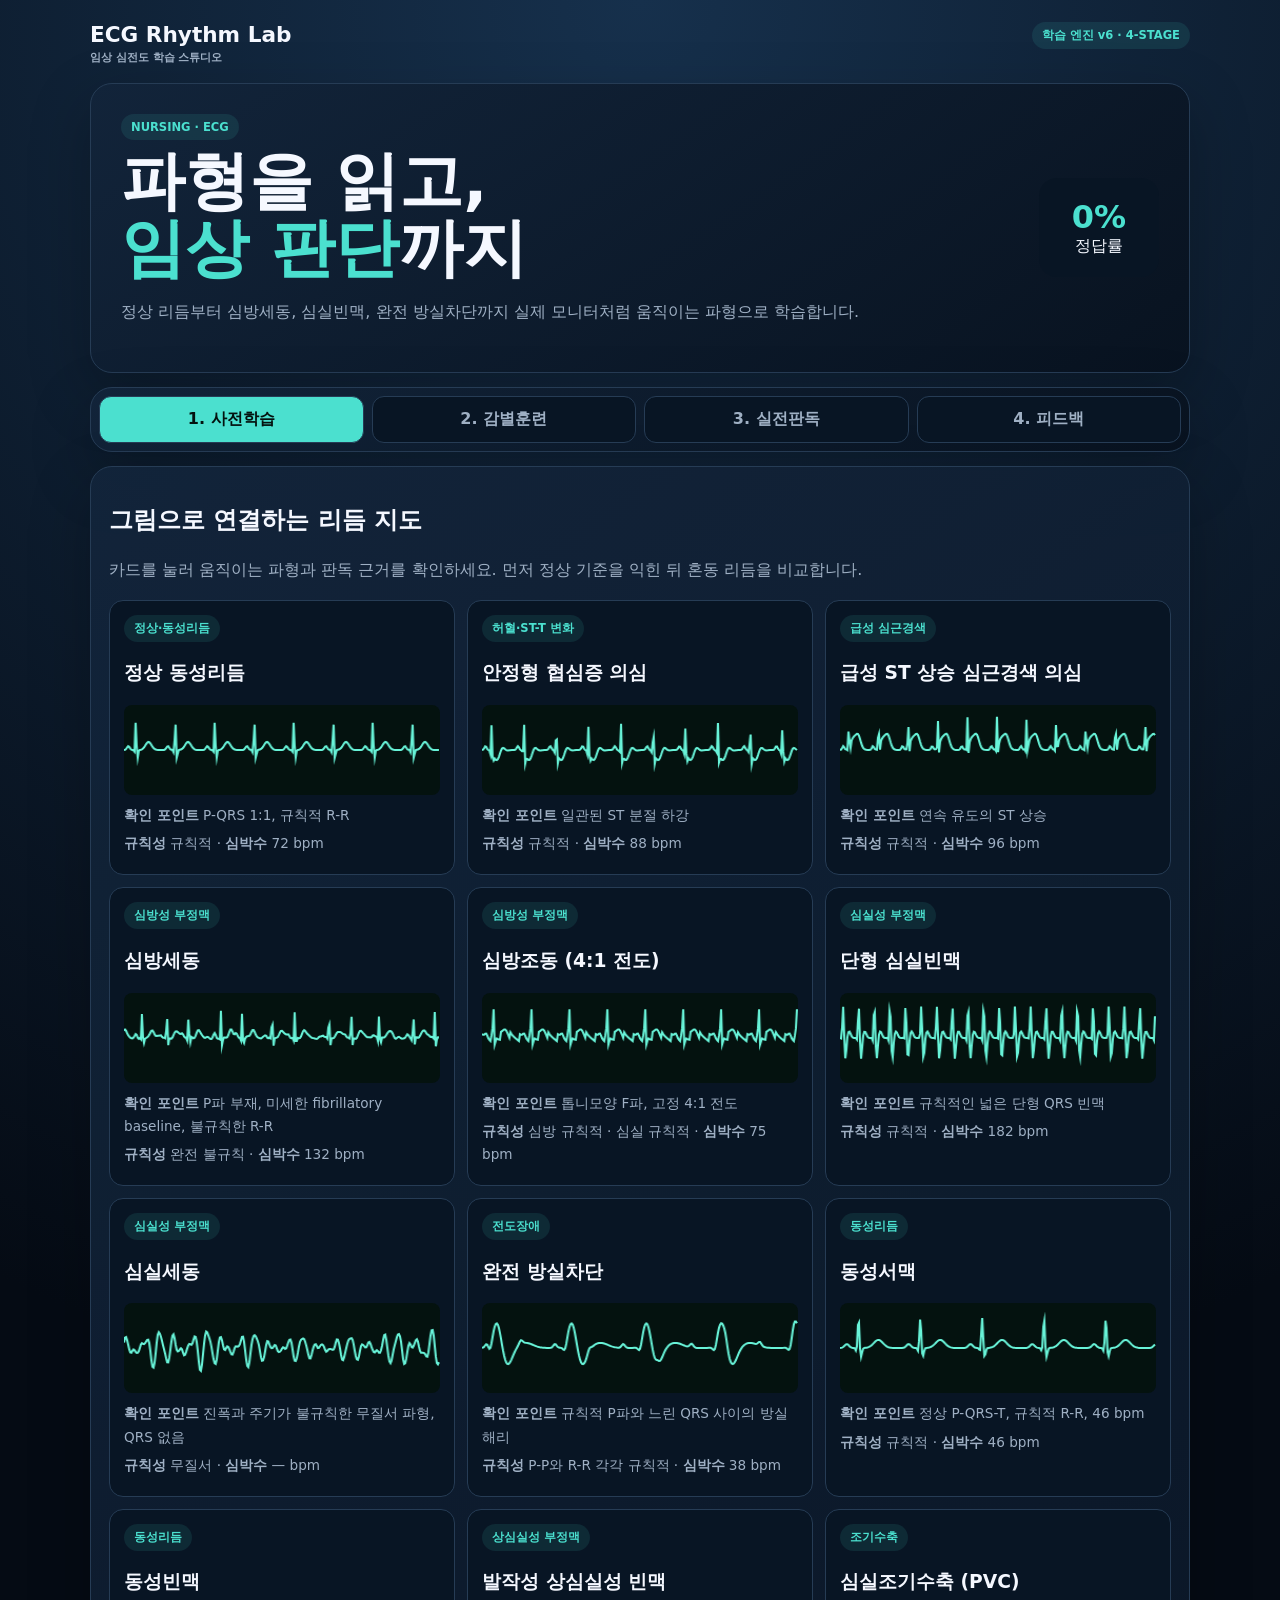
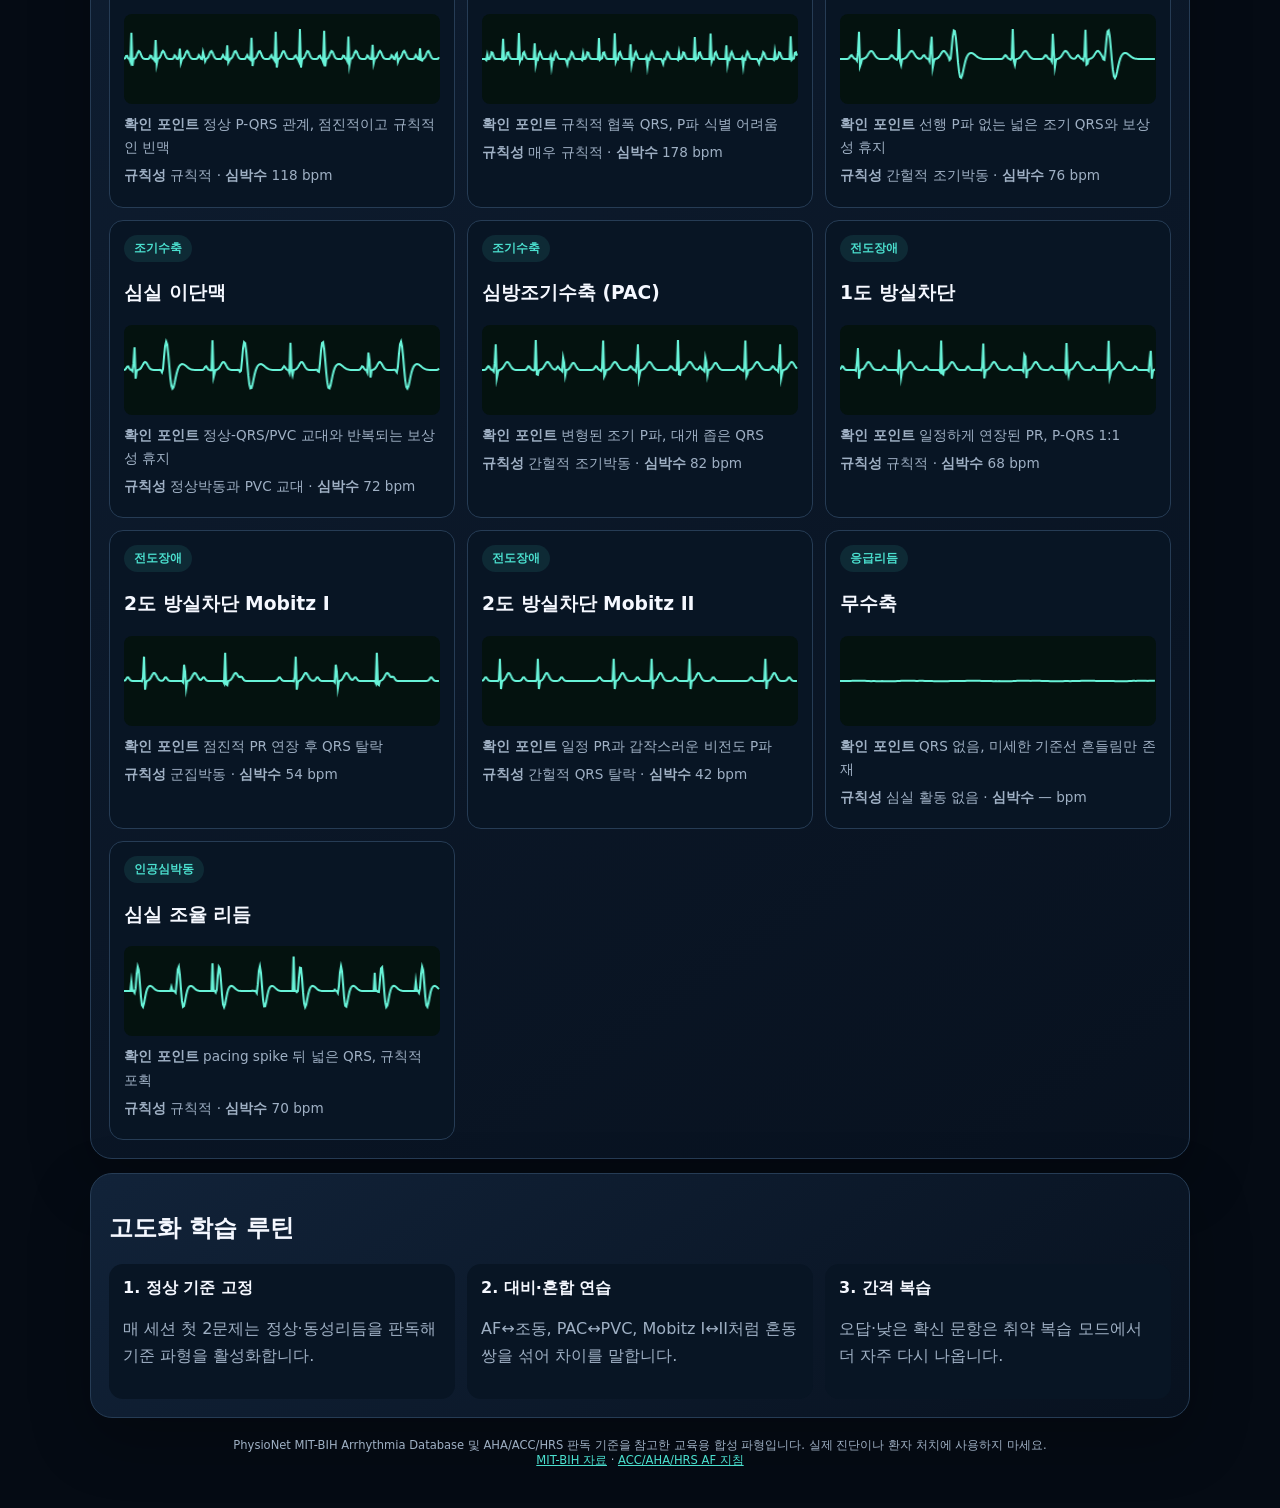
==== docs/index.html @ 0b76507d "Build four-stage ECG learning pathway" ====
<!doctype html>
<html lang="ko">
<head>
  <meta charset="utf-8">
  <meta name="viewport" content="width=device-width,initial-scale=1">
  <meta name="theme-color" content="#07111f">
  <meta http-equiv="Cache-Control" content="no-cache, no-store, must-revalidate">
  <meta http-equiv="Pragma" content="no-cache">
  <meta http-equiv="Expires" content="0">
  <title>ECG Rhythm Lab</title>
  <style>
    :root{--bg:#050b14;--panel:#102033;--line:#263c55;--text:#f5f8ff;--muted:#9fb0c4;--mint:#4be0cf;--red:#ff748d}
    *{box-sizing:border-box}body{margin:0;background:radial-gradient(circle at top,#16304c,#050b14 45%);color:var(--text);font-family:system-ui,-apple-system,"Segoe UI",sans-serif}.wrap{width:min(1100px,calc(100% - 24px));margin:auto;padding:22px 0 40px}.top,.head{display:flex;justify-content:space-between;align-items:flex-start;gap:12px}.brand{font-size:1.35rem;font-weight:900}.brand small{display:block;color:var(--muted);font-size:.68rem;margin-top:4px}.card{background:linear-gradient(145deg,rgba(18,36,58,.96),rgba(8,18,31,.96));border:1px solid var(--line);border-radius:22px;box-shadow:0 22px 60px rgba(0,0,0,.25)}.hero{margin-top:18px;padding:30px;display:flex;justify-content:space-between;gap:20px;align-items:center}.hero h1{font-size:clamp(2rem,5vw,4rem);line-height:1.05;margin:8px 0}.hero em{font-style:normal;color:var(--mint)}.hero p{color:var(--muted);line-height:1.7}.score{min-width:120px;text-align:center;padding:20px;border-radius:18px;background:#081524}.score strong{display:block;font-size:2rem;color:var(--mint)}.stage-nav{display:grid;grid-template-columns:repeat(4,1fr);gap:8px;margin-top:14px;padding:8px}.stage-nav button{background:#081524;color:var(--muted);border:1px solid var(--line)}.stage-nav button.active{background:var(--mint);color:#04120f}.stage-panel{display:none;margin-top:14px}.stage-panel.show{display:block}.controls{margin-top:14px;padding:14px;display:grid;grid-template-columns:repeat(4,minmax(130px,1fr)) auto;gap:10px}select,button,input{font:inherit;border-radius:12px;padding:12px}select,input{background:#081524;color:var(--text);border:1px solid var(--line)}button{border:0;background:var(--mint);font-weight:900;cursor:pointer}.grid{display:grid;grid-template-columns:1.45fr .75fr;gap:14px;margin-top:14px}.monitor,.quiz,.explain,.learning,.prelearn,.feedback-panel{padding:18px}.tag{display:inline-block;padding:6px 10px;border-radius:999px;background:rgba(75,224,207,.1);color:var(--mint);font-size:.72rem;font-weight:800}.meta{display:flex;gap:14px;flex-wrap:wrap;color:var(--muted);font-size:.75rem;margin-top:10px}.hr{color:var(--mint);font-size:2rem;font-weight:900}.screen{position:relative;margin-top:14px;height:280px;background:#04120f;border-radius:15px;overflow:hidden;border:1px solid rgba(75,224,207,.18)}canvas{display:block;width:100%;height:100%}.sweep{position:absolute;top:0;bottom:0;width:56px;pointer-events:none;background:linear-gradient(90deg,transparent,rgba(104,243,216,.08),rgba(104,243,216,.24));transform:translateX(-100%)}.question{font-size:1.25rem;line-height:1.45}.opts{display:grid;gap:9px}.opt{background:#081524;color:var(--text);border:1px solid var(--line);text-align:left}.opt.correct{border-color:var(--mint);background:rgba(75,224,207,.1)}.opt.wrong{border-color:var(--red);background:rgba(255,116,141,.1)}.feedback{margin-top:12px;color:var(--muted)}details{margin:10px 0;padding:10px;border:1px solid var(--line);border-radius:12px;color:var(--muted)}summary{cursor:pointer;color:var(--mint);font-weight:800}.confidence{display:none;gap:6px;margin-top:12px}.confidence.show{display:grid;grid-template-columns:repeat(3,1fr)}.confidence button{padding:8px;background:#172b40;color:var(--text)}.exam-entry{display:none;gap:8px}.exam-entry.show{display:grid}.rhythm-cards{display:grid;grid-template-columns:repeat(3,1fr);gap:12px}.rhythm-card{padding:14px;background:#081524;border:1px solid var(--line);border-radius:14px;cursor:pointer}.rhythm-card:hover{border-color:var(--mint)}.rhythm-card canvas{height:90px;background:#04120f;border-radius:8px;margin:9px 0}.rhythm-card p{margin:5px 0;color:var(--muted);font-size:.85rem}.feedback-list{display:grid;gap:8px}.feedback-row{display:grid;grid-template-columns:1fr 2fr auto;gap:10px;padding:10px;background:#081524;border-radius:10px}.bar{height:8px;background:#263c55;border-radius:9px;overflow:hidden}.bar i{display:block;height:100%;background:var(--mint)}.explain{margin-top:14px;display:none}.explain.show{display:block}.explain p,.learning p,.learning li,.prelearn p{color:var(--muted);line-height:1.7}.learning{margin-top:14px}.learning-grid{display:grid;grid-template-columns:repeat(3,1fr);gap:12px}.learning-grid div{padding:14px;background:#081524;border-radius:14px}.foot{color:var(--muted);font-size:.72rem;text-align:center;margin-top:20px}@media(max-width:900px){.controls{grid-template-columns:1fr 1fr}.controls button{grid-column:1/-1}.rhythm-cards{grid-template-columns:1fr 1fr}}@media(max-width:760px){.hero{display:grid}.score{width:100%}.stage-nav,.controls,.grid,.learning-grid,.rhythm-cards{grid-template-columns:1fr}.controls button{grid-column:auto}.screen{height:210px}.head{align-items:flex-start}}
  </style>
</head>
<body>
<main class="wrap">
  <div class="top"><div class="brand">ECG Rhythm Lab<small>임상 심전도 학습 스튜디오</small></div><div class="tag">학습 엔진 v6 · 4-STAGE</div></div>
  <section class="hero card"><div><span class="tag">NURSING · ECG</span><h1>파형을 읽고,<br><em>임상 판단</em>까지</h1><p>정상 리듬부터 심방세동, 심실빈맥, 완전 방실차단까지 실제 모니터처럼 움직이는 파형으로 학습합니다.</p></div><div class="score"><strong id="pct">0%</strong><span>정답률</span></div></section>
  <nav class="stage-nav card"><button data-stage="learn" class="active">1. 사전학습</button><button data-stage="train">2. 감별훈련</button><button data-stage="exam">3. 실전판독</button><button data-stage="review">4. 피드백</button></nav>
  <section id="learnPanel" class="stage-panel show prelearn card"><h2>그림으로 연결하는 리듬 지도</h2><p>카드를 눌러 움직이는 파형과 판독 근거를 확인하세요. 먼저 정상 기준을 익힌 뒤 혼동 리듬을 비교합니다.</p><div id="rhythmCards" class="rhythm-cards"></div></section>
  <section id="practicePanel" class="stage-panel"><section class="controls card"><select id="cat"><option>전체</option></select><select id="level"><option value="all">전체 난이도</option><option value="basic">기초</option><option value="advanced">심화</option></select><select id="source"><option value="real">실제 기록 우선</option><option value="synthetic">합성 특징 비교</option></select><select id="mode"><option value="mixed">혼합 훈련</option><option value="weak">취약 리듬 복습</option><option value="guided">기초 순차학습</option></select><button id="next">다음 문제</button></section>
  <section class="grid"><article class="monitor card"><div class="head"><div><span id="tag" class="tag">진단 비공개</span><h2 id="title">리듬 감별 훈련</h2><div class="meta"><span id="regularity"></span><span>Lead II</span><span>25 mm/s</span><span id="sourceTag"></span></div></div><div><span class="hr" id="hr">--</span> bpm</div></div><div class="screen"><canvas id="ecg" aria-label="움직이는 심전도 파형"></canvas><div id="sweep" class="sweep"></div></div></article><aside class="quiz card"><div class="tag">QUESTION</div><details><summary>6단계 판독 체크리스트</summary>① 심박수 ② 규칙성 ③ P파 ④ PR 간격 ⑤ QRS 폭 ⑥ ST-T 변화를 먼저 말한 뒤 진단하세요.</details><h2 id="q" class="question"></h2><div id="opts" class="opts"></div><div id="examEntry" class="exam-entry"><input id="examAnswer" placeholder="진단명을 직접 입력하세요"><button id="examSubmit">판독 제출</button></div><div id="fb" class="feedback"></div><div id="confidence" class="confidence"><button data-c="1">찍었음</button><button data-c="2">애매함</button><button data-c="3">확실함</button></div></aside></section></section>
  <section id="reviewPanel" class="stage-panel feedback-panel card"><h2>나의 리듬별 피드백</h2><p>정답률과 확신도를 함께 봅니다. 낮은 항목은 취약 리듬 복습에서 우선 출제됩니다.</p><div id="feedbackList" class="feedback-list"></div></section>
  <section id="exp" class="explain card"><h2>판독 근거와 우선 간호</h2><p id="desc"></p><p><b>핵심 소견:</b> <span id="finding"></span></p><p><b>우선 간호:</b> <span id="action"></span></p></section>
  <section class="learning card"><h2>고도화 학습 루틴</h2><div class="learning-grid"><div><b>1. 정상 기준 고정</b><p>매 세션 첫 2문제는 정상·동성리듬을 판독해 기준 파형을 활성화합니다.</p></div><div><b>2. 대비·혼합 연습</b><p>AF↔조동, PAC↔PVC, Mobitz I↔II처럼 혼동쌍을 섞어 차이를 말합니다.</p></div><div><b>3. 간격 복습</b><p>오답·낮은 확신 문항은 취약 복습 모드에서 더 자주 다시 나옵니다.</p></div></div></section>
  <div class="foot">PhysioNet MIT-BIH Arrhythmia Database 및 AHA/ACC/HRS 판독 기준을 참고한 교육용 합성 파형입니다. 실제 진단이나 환자 처치에 사용하지 마세요.<br><a href="https://physionet.org/content/mitdb/1.0.0/" target="_blank" rel="noopener" style="color:var(--mint)">MIT-BIH 자료</a> · <a href="https://www.heart.org/-/media/Files/Professional/Quality-Improvement/Get-With-the-Guidelines/Get-With-The-Guidelines-AFIB/AFib-Month/joglaretal20232023areportofaccahaaccphrsguidelineforthediagnosisandmanagementofatrialfibrillation.pdf" target="_blank" rel="noopener" style="color:var(--mint)">ACC/AHA/HRS AF 지침</a></div>
</main>
<script src="./real-signals.js?v=5"></script>
<script>
const data=[
 {c:'정상·동성리듬',l:'basic',t:'정상 동성리듬',h:72,r:'규칙적',q:'이 파형의 가장 적절한 판독은?',o:['정상 동성리듬','심방세동','심실빈맥','완전 방실차단'],a:0,d:'규칙적인 R-R 간격과 각 QRS 앞의 P파를 확인합니다.',f:'P-QRS 1:1, 규칙적 R-R',n:'증상과 활력징후를 확인하고 관찰합니다.',w:'sinus'},
 {c:'허혈·ST-T 변화',l:'advanced',t:'안정형 협심증 의심',h:88,r:'규칙적',q:'흉통 환자에서 우선 주목할 변화는?',o:['ST 분절 하강','긴 휴지기','톱니모양 F파','방실 해리'],a:0,d:'허혈 시 수평 또는 하향형 ST 하강이 나타날 수 있습니다.',f:'일관된 ST 분절 하강',n:'흉통·활력징후를 사정하고 12유도 ECG 후 즉시 보고합니다.',w:'down'},
 {c:'급성 심근경색',l:'advanced',t:'급성 ST 상승 심근경색 의심',h:96,r:'규칙적',q:'연속 유도의 ST 상승은 무엇을 시사합니까?',o:['급성 심근손상 가능성','정상 변이','심방조동','1도 방실차단'],a:0,d:'증상과 함께 나타난 연속 유도의 ST 상승은 급성 심근경색을 의심하게 합니다.',f:'연속 유도의 ST 상승',n:'응급 대응체계를 활성화하고 재관류 치료를 준비합니다.',w:'up'},
 {c:'심방성 부정맥',l:'basic',t:'심방세동',h:132,r:'완전 불규칙',q:'불규칙한 R-R 간격과 뚜렷한 P파 부재가 보이는 리듬은?',o:['심방세동','동성빈맥','심실세동','Mobitz I'],a:0,d:'심방세동은 조직화된 P파가 없고 심실 반응이 완전히 불규칙합니다.',f:'P파 부재, 미세한 fibrillatory baseline, 불규칙한 R-R',n:'혈역학적 안정성과 맥박 결손을 확인합니다.',w:'af'},
 {c:'심방성 부정맥',l:'advanced',t:'심방조동 (4:1 전도)',h:75,r:'심방 규칙적 · 심실 규칙적',q:'반복적인 톱니모양 F파와 고정 전도비가 보이는 리듬은?',o:['심방조동','심실세동','정상 동성리듬','동성정지'],a:0,d:'약 300회의 규칙적인 F파 중 네 번째마다 QRS가 발생하는 4:1 전도를 표현합니다.',f:'톱니모양 F파, 고정 4:1 전도',n:'심실 반응과 혈역학적 안정성을 확인합니다.',w:'flutter'},
 {c:'심실성 부정맥',l:'advanced',t:'단형 심실빈맥',h:182,r:'규칙적',q:'저혈압을 동반한 넓은 QRS 빈맥에서 우선 확인할 것은?',o:['맥박과 혈역학적 안정성','P파만 확인','정상 리듬 기록','보행 권장'],a:0,d:'심실빈맥은 넓고 규칙적이며 같은 모양의 QRS가 빠르게 반복됩니다.',f:'규칙적인 넓은 단형 QRS 빈맥',n:'맥박 확인, 응급 호출, 동기화 심율동전환을 준비합니다.',w:'vt'},
 {c:'심실성 부정맥',l:'advanced',t:'심실세동',h:0,r:'무질서',q:'맥박이 없고 조직화된 QRS가 없는 경우 우선 처치는?',o:['즉시 CPR과 제세동','보행 격려','24시간 뒤 재평가','경구 수분'],a:0,d:'심실세동은 유효한 심박출이 없는 치명적 리듬입니다.',f:'진폭과 주기가 불규칙한 무질서 파형, QRS 없음',n:'즉시 CPR을 시작하고 제세동을 시행합니다.',w:'vf'},
 {c:'전도장애',l:'advanced',t:'완전 방실차단',h:38,r:'P-P와 R-R 각각 규칙적',q:'P파와 QRS가 서로 독립적으로 진행하는 소견은?',o:['3도 방실차단','정상 동성리듬','심방세동','PVC'],a:0,d:'심방과 심실이 독립적으로 탈분극하며 느린 심실 이탈리듬이 나타납니다.',f:'규칙적 P파와 느린 QRS 사이의 방실해리',n:'저관류 증상을 확인하고 경피적 심박동조율을 준비합니다.',w:'block'},
 {c:'동성리듬',l:'basic',t:'동성서맥',h:46,r:'규칙적',q:'정상 P-QRS 관계를 유지하면서 분당 60회 미만인 리듬은?',o:['동성서맥','접합부빈맥','심방세동','심실조동'],a:0,d:'동방결절에서 시작하지만 속도가 느린 리듬입니다.',f:'정상 P-QRS-T, 규칙적 R-R, 46 bpm',n:'의식·혈압·흉통 등 증상 유무를 우선 확인합니다.',w:'brady'},
 {c:'동성리듬',l:'basic',t:'동성빈맥',h:118,r:'규칙적',q:'모든 QRS 앞에 정상 P파가 있고 심박수가 100회 이상인 리듬은?',o:['동성빈맥','심실빈맥','심방조동','완전 방실차단'],a:0,d:'교감신경 자극이나 생리적 원인으로 동방결절 속도가 빨라진 상태입니다.',f:'정상 P-QRS 관계, 점진적이고 규칙적인 빈맥',n:'발열·통증·저혈량·저산소증 등 원인을 찾아 교정합니다.',w:'tachy'},
 {c:'상심실성 부정맥',l:'advanced',t:'발작성 상심실성 빈맥',h:178,r:'매우 규칙적',q:'갑자기 시작된 좁고 매우 규칙적인 QRS 빈맥의 판독은?',o:['상심실성 빈맥','심방세동','심실세동','동성서맥'],a:0,d:'P파가 QRS에 묻히거나 직후 역행성으로 보일 수 있는 규칙적 협폭 빈맥입니다.',f:'규칙적 협폭 QRS, P파 식별 어려움',n:'안정성을 평가하고 미주신경 자극 및 처방된 아데노신을 준비합니다.',w:'svt'},
 {c:'조기수축',l:'basic',t:'심실조기수축 (PVC)',h:76,r:'간헐적 조기박동',q:'넓고 기괴한 조기 QRS 뒤 완전 보상성 휴지가 나타나는 소견은?',o:['PVC','PAC','정상 동성리듬','1도 방실차단'],a:0,d:'심실의 이소성 초점에서 정상 주기보다 일찍 발생한 박동입니다.',f:'선행 P파 없는 넓은 조기 QRS와 보상성 휴지',n:'빈도·연속성·증상 및 전해질 이상을 확인합니다.',w:'pvc'},
 {c:'조기수축',l:'advanced',t:'심실 이단맥',h:72,r:'정상박동과 PVC 교대',q:'정상 QRS 뒤마다 PVC가 한 번씩 반복되는 배열은?',o:['심실 이단맥','심실 삼단맥','심방조동','동성부정맥'],a:0,d:'정상박동과 PVC가 1:1로 교대하는 심실 이단맥입니다.',f:'정상-QRS/PVC 교대와 반복되는 보상성 휴지',n:'관류·흉통·전해질과 PVC 부담을 평가합니다.',w:'bigeminy'},
 {c:'조기수축',l:'basic',t:'심방조기수축 (PAC)',h:82,r:'간헐적 조기박동',q:'모양이 다른 조기 P파 뒤 좁은 QRS가 나타나는 소견은?',o:['PAC','PVC','심실빈맥','무수축'],a:0,d:'심방 이소성 초점의 조기 탈분극으로 P파 모양과 타이밍이 달라집니다.',f:'변형된 조기 P파, 대개 좁은 QRS',n:'증상과 빈도를 확인하고 유발 요인을 평가합니다.',w:'pac'},
 {c:'전도장애',l:'basic',t:'1도 방실차단',h:68,r:'규칙적',q:'모든 P파가 전도되지만 PR 간격이 0.20초보다 긴 리듬은?',o:['1도 방실차단','Mobitz II','완전 방실차단','심방세동'],a:0,d:'방실 전도가 지연되지만 빠지는 QRS는 없습니다.',f:'일정하게 연장된 PR, P-QRS 1:1',n:'원인 약물과 증상을 확인하며 모니터링합니다.',w:'av1'},
 {c:'전도장애',l:'advanced',t:'2도 방실차단 Mobitz I',h:54,r:'군집박동',q:'PR 간격이 점차 길어진 뒤 QRS가 탈락하는 현상은?',o:['Mobitz I','Mobitz II','3도 방실차단','WPW'],a:0,d:'Wenckebach 주기로 PR이 점진적으로 연장된 뒤 한 박동이 전도되지 않습니다.',f:'점진적 PR 연장 후 QRS 탈락',n:'서맥 증상과 혈역학 상태를 평가합니다.',w:'mobitz1'},
 {c:'전도장애',l:'advanced',t:'2도 방실차단 Mobitz II',h:42,r:'간헐적 QRS 탈락',q:'PR 간격 변화 없이 갑자기 QRS가 탈락하는 고위험 전도장애는?',o:['Mobitz II','Mobitz I','1도 방실차단','동성부정맥'],a:0,d:'전도된 박동의 PR은 일정하지만 일부 P파 뒤 QRS가 발생하지 않습니다.',f:'일정 PR과 갑작스러운 비전도 P파',n:'완전 차단 진행에 대비해 즉시 심박동조율을 준비합니다.',w:'mobitz2'},
 {c:'응급리듬',l:'basic',t:'무수축',h:0,r:'심실 활동 없음',q:'두 유도에서 실제 무수축이 확인되면 가장 먼저 할 처치는?',o:['고품질 CPR 시작','제세동','동기화 심율동전환','미주신경 자극'],a:0,d:'심실 전기활동이 없어 거의 평평한 선으로 보이는 비충격성 리듬입니다.',f:'QRS 없음, 미세한 기준선 흔들림만 존재',n:'전극 연결을 확인하고 고품질 CPR과 가역 원인 교정을 시행합니다.',w:'asystole'},
 {c:'인공심박동',l:'advanced',t:'심실 조율 리듬',h:70,r:'규칙적',q:'각 넓은 QRS 직전의 가느다란 수직 spike는 무엇을 의미합니까?',o:['심박조율 자극','심방조동 F파','전기적 잡음','델타파'],a:0,d:'심실 pacing spike 직후 심실 포획을 나타내는 넓은 QRS가 발생합니다.',f:'pacing spike 뒤 넓은 QRS, 규칙적 포획',n:'전기적·기계적 포획과 환자 맥박을 함께 확인합니다.',w:'paced'}
];
const $=s=>document.querySelector(s), canvas=$('#ecg'), ctx=canvas.getContext('2d');
let cur=null, start=performance.now(), raf=0, guidedIndex=0, stage='learn', answered=false, stats=JSON.parse(localStorage.getItem('ecg-docs-v6')||'{"c":0,"t":0,"byType":{}}');stats.byType=stats.byType||{};
const afPattern=[.18,.70,1.16,1.84,2.29,2.92,3.40,4.12,4.59,5.18,5.90,6.35,7.09,7.60];
[...new Set(data.map(x=>x.c))].forEach(x=>$('#cat').insertAdjacentHTML('beforeend',`<option>${x}</option>`));
function gauss(x,m,s){const z=(x-m)/s;return Math.exp(-.5*z*z)}
function beatShape(p,kind='normal',st=0){
 if(kind==='wide')return -0.32*gauss(p,.11,.025)+1.12*gauss(p,.20,.055)-.74*gauss(p,.34,.065)+.22*gauss(p,.58,.10);
 return .13*gauss(p,.11,.035)-.12*gauss(p,.265,.012)+1.05*gauss(p,.30,.014)-.32*gauss(p,.335,.018)+(st?st*(gauss(p,.43,.09)+gauss(p,.56,.12)):0)+.27*gauss(p,.62,.075);
}
function deterministicNoise(x){return Math.sin(x*12.9898+78.233)*.55+Math.sin(x*31.17+4.2)*.3+Math.sin(x*73.3)*.15}
function qrsOnly(p){return -.12*gauss(p,.28,.012)+1.05*gauss(p,.31,.014)-.32*gauss(p,.345,.018)+.27*gauss(p,.62,.075)}
function sample(type,t){
 if(type==='vf'){const mod=.72+.26*Math.sin(t*1.13)+.12*Math.sin(t*.37);return mod*(.34*Math.sin(t*18.7)+.24*Math.sin(t*25.1+1.4)+.15*Math.sin(t*37.9+.2))+.08*deterministicNoise(t)}
 if(type==='flutter'){const atrial=(t*5)%1;const saw=.13*(1-2*atrial);const cycle=t%0.8;return saw+beatShape(cycle/.8)}
 if(type==='vt'){const cycle=t%(60/182);return beatShape(cycle/(60/182),'wide')}
 if(type==='block'){let y=0;const pp=t%0.72;y+=.13*gauss(pp,.10,.035);const rr=t%1.58;y+=beatShape(rr/1.58,'wide')*.78;return y}
 if(type==='svt'){const d=60/178,p=((t%d)+d)%d/d;return qrsOnly(p)*.88-.08*gauss(p,.50,.025)}
 if(type==='asystole')return .008*Math.sin(t*5.1)+.005*deterministicNoise(t);
 if(type==='paced'){const d=60/70,p=((t%d)+d)%d/d;return 1.18*gauss(p,.175,.004)+beatShape((p-.19)/.78,'wide')*.78}
 if(type==='pvc'){const p=((t%3.25)+3.25)%3.25;let y=0;for(const b of [.15,1.0,1.68]){const z=(p-b)/.82;if(z>=0&&z<1)y+=beatShape(z)}const v=(p-2.23)/.92;if(v>=0&&v<1)y+=beatShape(v,'wide')*.92;return y}
 if(type==='bigeminy'){const p=((t%1.65)+1.65)%1.65;let y=0,z=p/.72;if(z<1)y+=beatShape(z);z=(p-.72)/.88;if(z>=0&&z<1)y+=beatShape(z,'wide')*.9;return y}
 if(type==='pac'){const p=((t%3.0)+3)%3;let y=0;for(const b of [.05,.9,1.53,2.32]){const d=b===1.53?.64:.78,z=(p-b)/d;if(z>=0&&z<1)y+=beatShape(z)*(b===1.53?.9:1)}return y}
 if(type==='av1'){const d=60/68,p=((t%d)+d)%d/d;return .13*gauss(p,.06,.03)+qrsOnly((p-.16)/.84)}
 if(type==='mobitz1'){const p=((t%3.2)+3.2)%3.2;let y=0;for(const b of [0,.8,1.6,2.4])y+=.13*gauss(p,b+.08,.03);for(const [b,delay] of [[0,.20],[.8,.26],[1.6,.32]]){const z=(p-b-delay)/.7;if(z>=0&&z<1)y+=qrsOnly(z)}return y}
 if(type==='mobitz2'){const p=((t%3.2)+3.2)%3.2;let y=0;for(const b of [0,.8,1.6,2.4]){y+=.13*gauss(p,b+.08,.03);if(b!==1.6){const z=(p-b-.18)/.62;if(z>=0&&z<1)y+=qrsOnly(z)}}return y}
 if(type==='af'){
   let y=.026*Math.sin(t*37)+.02*Math.sin(t*53.3+1.1)+.012*deterministicNoise(t);
   const phase=((t%8)+8)%8;for(const b of afPattern){for(const offset of [-8,0]){const p=(phase-(b+offset))/.68;if(p>=0&&p<1)y+=beatShape(p)*.92}}return y;
 }
 const rate=cur?.h||72,cycle=t%(60/rate),p=cycle/(60/rate),st=type==='down'?-.22:type==='up'?.25:0;return beatShape(p,'normal',st);
}
function realSample(type,t){const strip=window.REAL_ECG?.[type];if(!strip)return null;const i=Math.floor((((t%8)+8)%8)*strip.fs)%strip.samples.length;return strip.samples[i]}
function resize(){const dpr=Math.min(devicePixelRatio||1,2),r=canvas.getBoundingClientRect();canvas.width=Math.round(r.width*dpr);canvas.height=Math.round(r.height*dpr);ctx.setTransform(dpr,0,0,dpr,0,0)}
function grid(w,h){ctx.fillStyle='#04120f';ctx.fillRect(0,0,w,h);for(let x=0;x<=w;x+=10){ctx.strokeStyle=x%50===0?'#155b50':'#0d342f';ctx.lineWidth=1;ctx.beginPath();ctx.moveTo(x,0);ctx.lineTo(x,h);ctx.stroke()}for(let y=0;y<=h;y+=10){ctx.strokeStyle=y%50===0?'#155b50':'#0d342f';ctx.beginPath();ctx.moveTo(0,y);ctx.lineTo(w,y);ctx.stroke()}}
function draw(now){const r=canvas.getBoundingClientRect(),w=r.width,h=r.height;if(!w||!h){raf=requestAnimationFrame(draw);return}grid(w,h);const elapsed=(now-start)/1000,windowSec=window.innerWidth<600?5.2:7.5,base=h*.52,amp=Math.min(h*.32,72),useReal=$('#source').value==='real'&&window.REAL_ECG?.[cur?.w];ctx.beginPath();for(let x=0;x<=w;x+=1.5){const t=elapsed-windowSec+(x/w)*windowSec,v=useReal?realSample(cur.w,t):sample(cur?.w||'sinus',t),y=base-v*amp;x?ctx.lineTo(x,y):ctx.moveTo(x,y)}ctx.strokeStyle='#68f3d8';ctx.lineWidth=2.6;ctx.lineJoin='round';ctx.lineCap='round';ctx.shadowColor='rgba(104,243,216,.65)';ctx.shadowBlur=5;ctx.stroke();ctx.shadowBlur=0;$('#sweep').style.transform=`translateX(${((elapsed*115)%(w+70))-70}px)`;raf=requestAnimationFrame(draw)}
function pct(){$('#pct').textContent=stats.t?Math.round(stats.c/stats.t*100)+'%':'0%'}
function choose(pool){if($('#mode').value==='guided')return pool[guidedIndex++%pool.length];if($('#mode').value==='weak'){const weighted=pool.flatMap(x=>{const s=stats.byType[x.w]||{right:0,wrong:0,confidence:1};const weight=Math.max(1,1+s.wrong*2-s.right+Math.max(0,3-(s.confidence||1)));return Array(weight).fill(x)});return weighted[Math.floor(Math.random()*weighted.length)]}return pool[Math.floor(Math.random()*pool.length)]}
function sourceLabel(reveal=false){const strip=window.REAL_ECG?.[cur?.w],using=$('#source').value==='real'&&strip;$('#sourceTag').textContent=using?(reveal?'실제 기록 · '+strip.label:'실제 MIT-BIH 기록 · 판독 후 출처 공개'):'교육용 합성 · 특징 비교'}
function reveal(){answered=true;$('#tag').textContent=cur.c;$('#title').textContent=cur.t;sourceLabel(true);$('#desc').textContent=cur.d;$('#finding').textContent=cur.f;$('#action').textContent=cur.n;$('#confidence').classList.add('show');$('#exp').classList.add('show')}
function next(){const pool=data.filter(x=>($('#cat').value==='전체'||x.c===$('#cat').value)&&($('#level').value==='all'||x.l===$('#level').value));cur=choose(pool);answered=false;start=performance.now();$('#tag').textContent='진단 비공개';$('#title').textContent=stage==='exam'?'실전 리듬 판독':'리듬 감별 훈련';$('#hr').textContent=cur.h||'—';$('#regularity').textContent='리듬 '+cur.r;sourceLabel();$('#q').textContent=stage==='exam'?'6단계로 소견을 분석한 뒤 최종 진단명을 직접 입력하세요.':cur.q;$('#fb').textContent='';$('#examAnswer').value='';$('#confidence').classList.remove('show');$('#exp').classList.remove('show');$('#opts').innerHTML='';$('#examEntry').classList.toggle('show',stage==='exam');if(stage==='train')cur.o.forEach((o,i)=>{const b=document.createElement('button');b.className='opt';b.textContent=String.fromCharCode(65+i)+'. '+o;b.onclick=()=>ans(i,b);$('#opts').appendChild(b)})}
function save(){localStorage.setItem('ecg-docs-v6',JSON.stringify(stats));pct()}
function recordResult(ok){stats.t++;if(ok)stats.c++;const s=stats.byType[cur.w]||(stats.byType[cur.w]={right:0,wrong:0,confidence:1});ok?s.right++:s.wrong++;save();return s}
function ans(i,b){document.querySelectorAll('.opt').forEach((x,n)=>{x.disabled=true;if(n===cur.a)x.classList.add('correct')});const ok=i===cur.a;if(!ok)b.classList.add('wrong');recordResult(ok);$('#fb').textContent=ok?'정답입니다. 확신도를 기록하세요.':'오답입니다. 6단계 체크리스트로 다시 설명해 보세요.';reveal()}
function examSubmit(){const raw=$('#examAnswer').value.replace(/\s/g,'').toLowerCase(),targets=[cur.t,cur.o[cur.a]].map(x=>x.replace(/\s|\([^)]*\)/g,'').toLowerCase()),ok=targets.some(x=>raw&&((x.includes(raw)&&raw.length>=2)||raw.includes(x)));recordResult(ok);$('#fb').textContent=ok?'정답입니다. 판독 근거와 비교하세요.':'정답은 '+cur.t+'입니다. 누락한 확인 포인트를 찾아보세요.';reveal()}
function renderCards(){const host=$('#rhythmCards');host.innerHTML='';data.forEach((x,i)=>{const card=document.createElement('article');card.className='rhythm-card';card.innerHTML=`<span class="tag">${x.c}</span><h3>${x.t}</h3><canvas width="300" height="90" data-mini="${i}"></canvas><p><b>확인 포인트</b> ${x.f}</p><p><b>규칙성</b> ${x.r} · <b>심박수</b> ${x.h||'—'} bpm</p>`;host.appendChild(card)});document.querySelectorAll('[data-mini]').forEach(c=>{const item=data[Number(c.dataset.mini)],cx=c.getContext('2d'),old=cur;cur=item;cx.strokeStyle='#68f3d8';cx.lineWidth=2;cx.beginPath();for(let px=0;px<300;px++){const v=sample(item.w,px/45),y=45-v*30;px?cx.lineTo(px,y):cx.moveTo(px,y)}cx.stroke();cur=old})}
function renderFeedback(){const host=$('#feedbackList'),rows=Object.entries(stats.byType);host.innerHTML=rows.length?'':'아직 훈련 기록이 없습니다. 감별훈련부터 시작하세요.';rows.sort((a,b)=>(b[1].wrong-b[1].right)-(a[1].wrong-a[1].right)).forEach(([w,s])=>{const item=data.find(x=>x.w===w),total=s.right+s.wrong,rate=total?Math.round(s.right/total*100):0;host.insertAdjacentHTML('beforeend',`<div class="feedback-row"><b>${item?.t||w}</b><div><div class="bar"><i style="width:${rate}%"></i></div>${s.right}회 정답 · ${s.wrong}회 오답</div><span>${rate}% · 확신 ${s.confidence||1}/3</span></div>`)})}
function setStage(nextStage){stage=nextStage;document.querySelectorAll('.stage-nav button').forEach(b=>b.classList.toggle('active',b.dataset.stage===stage));$('#learnPanel').classList.toggle('show',stage==='learn');$('#practicePanel').classList.toggle('show',stage==='train'||stage==='exam');$('#reviewPanel').classList.toggle('show',stage==='review');if(stage==='train'||stage==='exam'){next();requestAnimationFrame(resize)}else $('#exp').classList.remove('show');if(stage==='review')renderFeedback()}
document.querySelector('.stage-nav').onclick=e=>{if(e.target.dataset.stage)setStage(e.target.dataset.stage)};$('#examSubmit').onclick=examSubmit;$('#examAnswer').onkeydown=e=>{if(e.key==='Enter')examSubmit()};$('#confidence').onclick=e=>{const n=Number(e.target.dataset.c);if(!n)return;stats.byType[cur.w].confidence=n;save();$('#fb').textContent+=' 복습 우선순위에 반영했습니다.'};$('#next').onclick=next;$('#cat').onchange=next;$('#level').onchange=next;$('#mode').onchange=next;$('#source').onchange=()=>{start=performance.now();sourceLabel(answered)};addEventListener('resize',resize);document.addEventListener('visibilitychange',()=>{if(!document.hidden)start=performance.now()});renderCards();resize();pct();raf=requestAnimationFrame(draw);
</script>
</body>
</html>
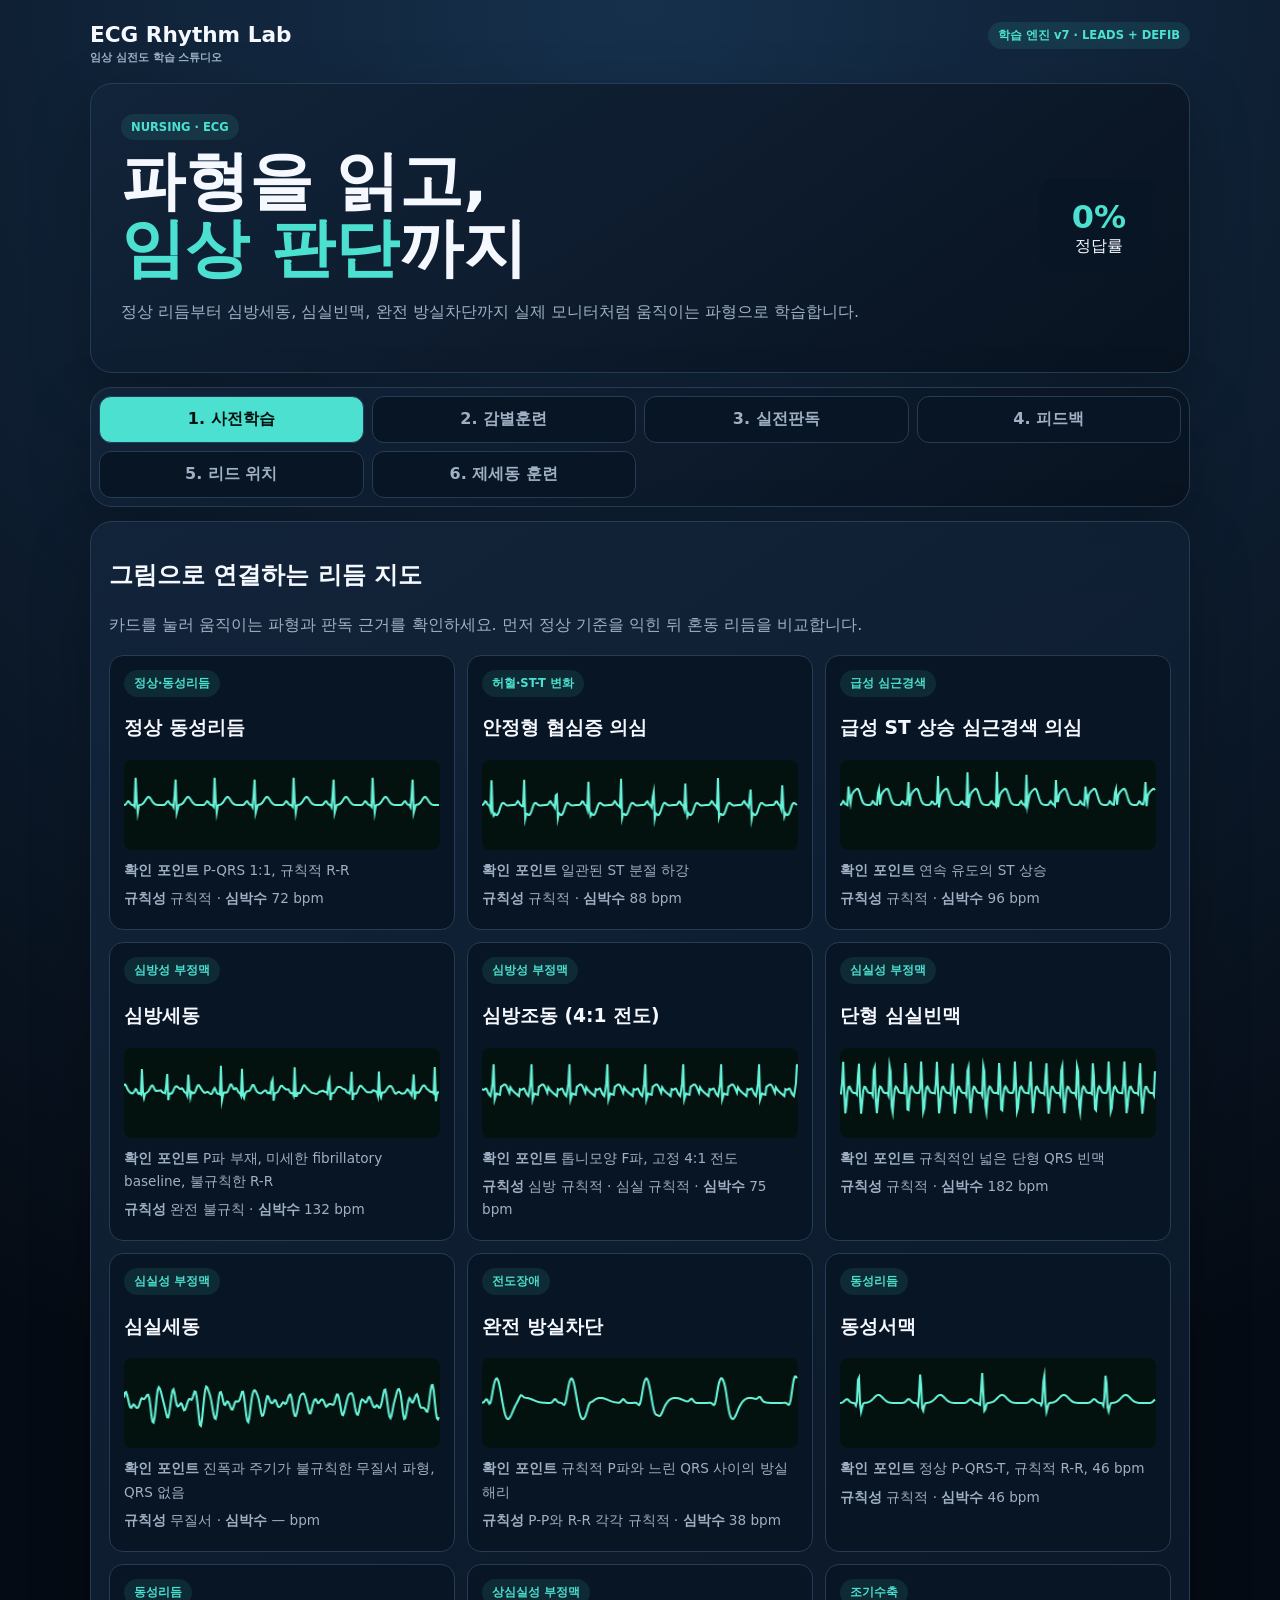
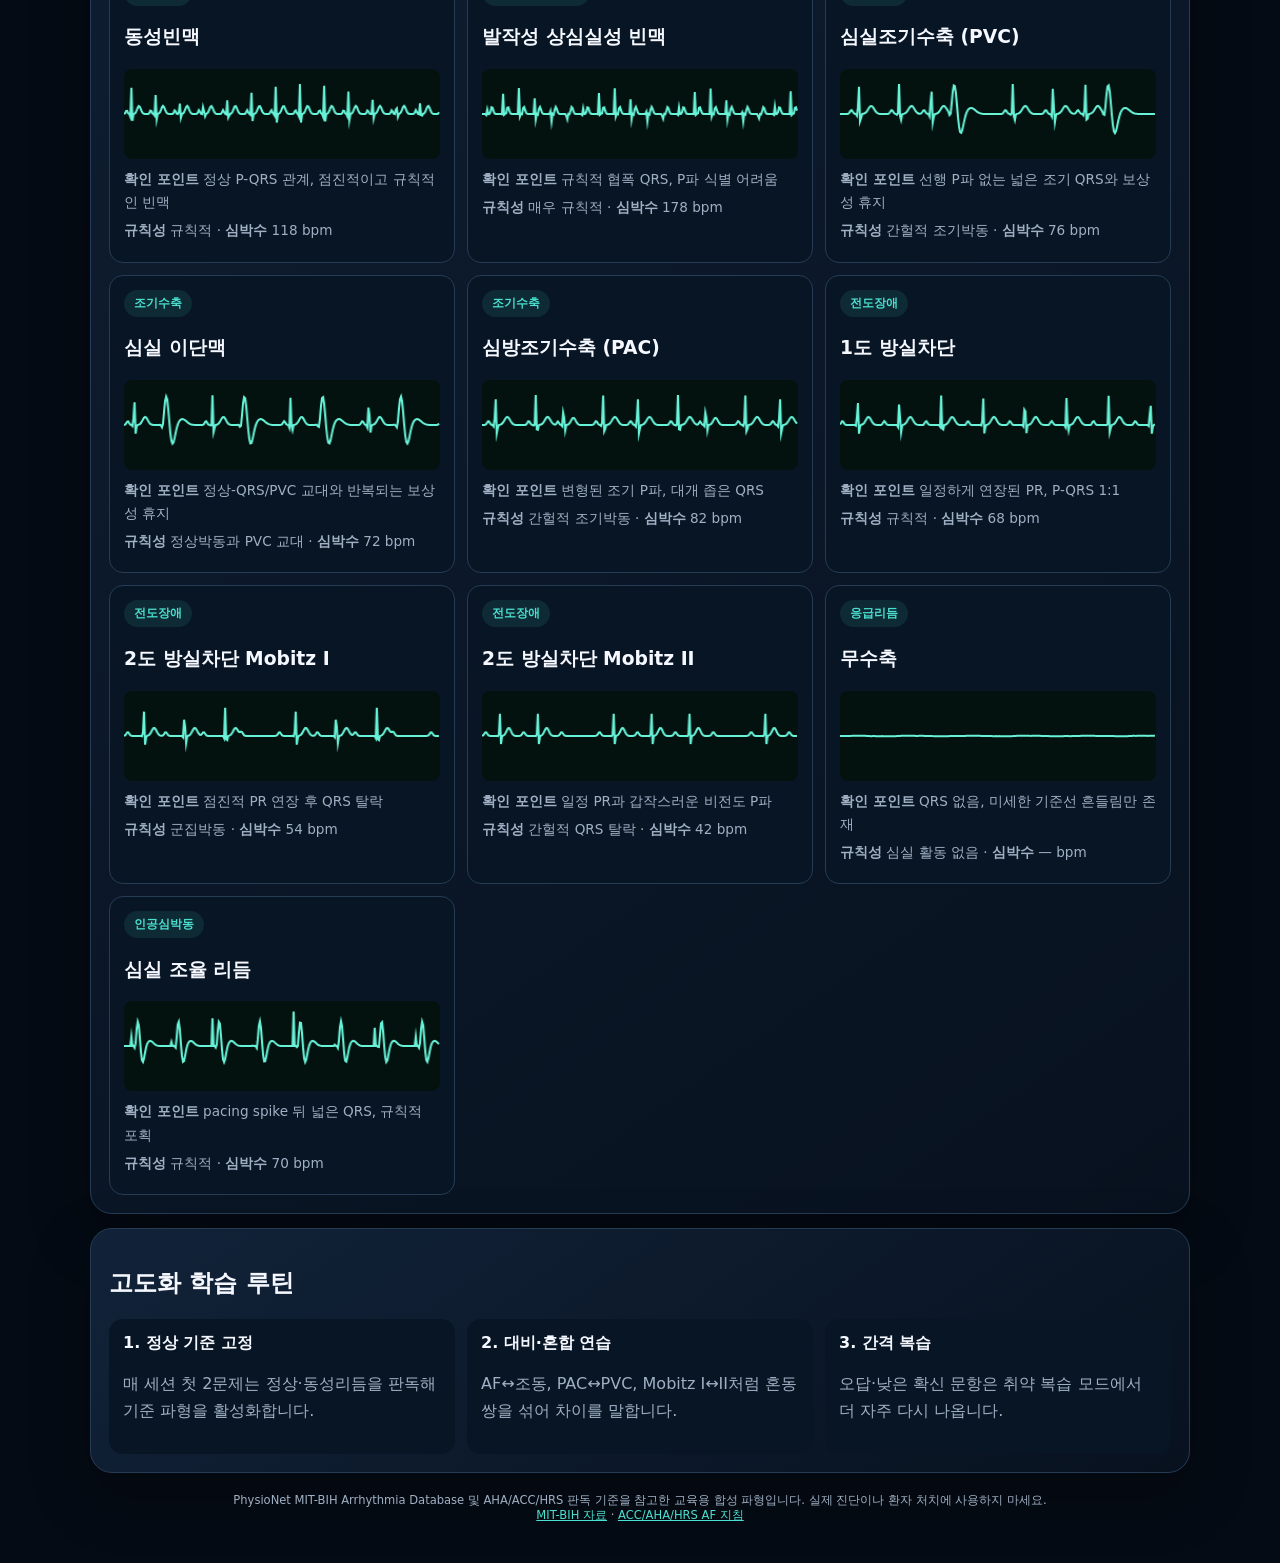
==== commit c5b78e20: "Add lead placement and defibrillation labs" ====
--- a/docs/index.html
+++ b/docs/index.html
@@ -12,16 +12,21 @@
     :root{--bg:#050b14;--panel:#102033;--line:#263c55;--text:#f5f8ff;--muted:#9fb0c4;--mint:#4be0cf;--red:#ff748d}
     *{box-sizing:border-box}body{margin:0;background:radial-gradient(circle at top,#16304c,#050b14 45%);color:var(--text);font-family:system-ui,-apple-system,"Segoe UI",sans-serif}.wrap{width:min(1100px,calc(100% - 24px));margin:auto;padding:22px 0 40px}.top,.head{display:flex;justify-content:space-between;align-items:flex-start;gap:12px}.brand{font-size:1.35rem;font-weight:900}.brand small{display:block;color:var(--muted);font-size:.68rem;margin-top:4px}.card{background:linear-gradient(145deg,rgba(18,36,58,.96),rgba(8,18,31,.96));border:1px solid var(--line);border-radius:22px;box-shadow:0 22px 60px rgba(0,0,0,.25)}.hero{margin-top:18px;padding:30px;display:flex;justify-content:space-between;gap:20px;align-items:center}.hero h1{font-size:clamp(2rem,5vw,4rem);line-height:1.05;margin:8px 0}.hero em{font-style:normal;color:var(--mint)}.hero p{color:var(--muted);line-height:1.7}.score{min-width:120px;text-align:center;padding:20px;border-radius:18px;background:#081524}.score strong{display:block;font-size:2rem;color:var(--mint)}.stage-nav{display:grid;grid-template-columns:repeat(4,1fr);gap:8px;margin-top:14px;padding:8px}.stage-nav button{background:#081524;color:var(--muted);border:1px solid var(--line)}.stage-nav button.active{background:var(--mint);color:#04120f}.stage-panel{display:none;margin-top:14px}.stage-panel.show{display:block}.controls{margin-top:14px;padding:14px;display:grid;grid-template-columns:repeat(4,minmax(130px,1fr)) auto;gap:10px}select,button,input{font:inherit;border-radius:12px;padding:12px}select,input{background:#081524;color:var(--text);border:1px solid var(--line)}button{border:0;background:var(--mint);font-weight:900;cursor:pointer}.grid{display:grid;grid-template-columns:1.45fr .75fr;gap:14px;margin-top:14px}.monitor,.quiz,.explain,.learning,.prelearn,.feedback-panel{padding:18px}.tag{display:inline-block;padding:6px 10px;border-radius:999px;background:rgba(75,224,207,.1);color:var(--mint);font-size:.72rem;font-weight:800}.meta{display:flex;gap:14px;flex-wrap:wrap;color:var(--muted);font-size:.75rem;margin-top:10px}.hr{color:var(--mint);font-size:2rem;font-weight:900}.screen{position:relative;margin-top:14px;height:280px;background:#04120f;border-radius:15px;overflow:hidden;border:1px solid rgba(75,224,207,.18)}canvas{display:block;width:100%;height:100%}.sweep{position:absolute;top:0;bottom:0;width:56px;pointer-events:none;background:linear-gradient(90deg,transparent,rgba(104,243,216,.08),rgba(104,243,216,.24));transform:translateX(-100%)}.question{font-size:1.25rem;line-height:1.45}.opts{display:grid;gap:9px}.opt{background:#081524;color:var(--text);border:1px solid var(--line);text-align:left}.opt.correct{border-color:var(--mint);background:rgba(75,224,207,.1)}.opt.wrong{border-color:var(--red);background:rgba(255,116,141,.1)}.feedback{margin-top:12px;color:var(--muted)}details{margin:10px 0;padding:10px;border:1px solid var(--line);border-radius:12px;color:var(--muted)}summary{cursor:pointer;color:var(--mint);font-weight:800}.confidence{display:none;gap:6px;margin-top:12px}.confidence.show{display:grid;grid-template-columns:repeat(3,1fr)}.confidence button{padding:8px;background:#172b40;color:var(--text)}.exam-entry{display:none;gap:8px}.exam-entry.show{display:grid}.rhythm-cards{display:grid;grid-template-columns:repeat(3,1fr);gap:12px}.rhythm-card{padding:14px;background:#081524;border:1px solid var(--line);border-radius:14px;cursor:pointer}.rhythm-card:hover{border-color:var(--mint)}.rhythm-card canvas{height:90px;background:#04120f;border-radius:8px;margin:9px 0}.rhythm-card p{margin:5px 0;color:var(--muted);font-size:.85rem}.feedback-list{display:grid;gap:8px}.feedback-row{display:grid;grid-template-columns:1fr 2fr auto;gap:10px;padding:10px;background:#081524;border-radius:10px}.bar{height:8px;background:#263c55;border-radius:9px;overflow:hidden}.bar i{display:block;height:100%;background:var(--mint)}.explain{margin-top:14px;display:none}.explain.show{display:block}.explain p,.learning p,.learning li,.prelearn p{color:var(--muted);line-height:1.7}.learning{margin-top:14px}.learning-grid{display:grid;grid-template-columns:repeat(3,1fr);gap:12px}.learning-grid div{padding:14px;background:#081524;border-radius:14px}.foot{color:var(--muted);font-size:.72rem;text-align:center;margin-top:20px}@media(max-width:900px){.controls{grid-template-columns:1fr 1fr}.controls button{grid-column:1/-1}.rhythm-cards{grid-template-columns:1fr 1fr}}@media(max-width:760px){.hero{display:grid}.score{width:100%}.stage-nav,.controls,.grid,.learning-grid,.rhythm-cards{grid-template-columns:1fr}.controls button{grid-column:auto}.screen{height:210px}.head{align-items:flex-start}}
   </style>
+  <style>
+    .lab-layout{display:grid;grid-template-columns:1fr 1fr;gap:16px}.body-map{position:relative;min-height:530px;background:#07131f;border-radius:18px;overflow:hidden}.body-map svg{width:100%;height:530px}.body-outline{fill:#10283a;stroke:#4e718b;stroke-width:3}.rib{fill:none;stroke:#24465d;stroke-width:2}.heart-shape{fill:#ff748d;opacity:.85}.electrode{cursor:pointer;stroke:#fff;stroke-width:2;filter:drop-shadow(0 0 5px rgba(75,224,207,.8))}.electrode.active{stroke:#ffe679;stroke-width:5}#electrodes text{pointer-events:none;fill:#04120f}.lead-ray{stroke:#68f3d8;stroke-width:3;stroke-dasharray:9 7;animation:flow 1.2s linear infinite}.lead-ray.hidden{display:none}@keyframes flow{to{stroke-dashoffset:-32}}.lead-info{padding:18px}.lead-info h3{color:var(--mint)}.lead-buttons,.defib-controls{display:flex;gap:8px;flex-wrap:wrap}.lead-buttons button,.defib-controls button{background:#172b40;color:var(--text)}.lead-buttons button.active{background:var(--mint);color:#04120f}.defib-device{background:#17202a;border:8px solid #303b47;border-radius:22px;padding:16px;box-shadow:inset 0 0 0 2px #05080b}.defib-screen{height:220px;background:#020c08;border:2px solid #384a42;border-radius:10px}.defib-screen canvas{width:100%;height:100%}.defib-status{font-family:ui-monospace,monospace;color:#ffe679;background:#050b0f;padding:12px;margin:10px 0;border-radius:8px;min-height:48px}.defib-step{padding:10px;border-left:4px solid var(--line);margin:7px 0;color:var(--muted)}.defib-step.done{border-color:var(--mint);color:var(--text)}.danger{background:#d73a52!important;color:white!important}.clinical-note{border:1px solid #806b28;background:#272311;padding:12px;border-radius:12px;color:#ffe9a8;margin-top:12px}@media(max-width:760px){.lab-layout{grid-template-columns:1fr}.body-map,.body-map svg{min-height:430px;height:430px}}
+  </style>
 </head>
 <body>
 <main class="wrap">
-  <div class="top"><div class="brand">ECG Rhythm Lab<small>임상 심전도 학습 스튜디오</small></div><div class="tag">학습 엔진 v6 · 4-STAGE</div></div>
+  <div class="top"><div class="brand">ECG Rhythm Lab<small>임상 심전도 학습 스튜디오</small></div><div class="tag">학습 엔진 v7 · LEADS + DEFIB</div></div>
   <section class="hero card"><div><span class="tag">NURSING · ECG</span><h1>파형을 읽고,<br><em>임상 판단</em>까지</h1><p>정상 리듬부터 심방세동, 심실빈맥, 완전 방실차단까지 실제 모니터처럼 움직이는 파형으로 학습합니다.</p></div><div class="score"><strong id="pct">0%</strong><span>정답률</span></div></section>
-  <nav class="stage-nav card"><button data-stage="learn" class="active">1. 사전학습</button><button data-stage="train">2. 감별훈련</button><button data-stage="exam">3. 실전판독</button><button data-stage="review">4. 피드백</button></nav>
+  <nav class="stage-nav card"><button data-stage="learn" class="active">1. 사전학습</button><button data-stage="train">2. 감별훈련</button><button data-stage="exam">3. 실전판독</button><button data-stage="review">4. 피드백</button><button data-stage="leads">5. 리드 위치</button><button data-stage="defib">6. 제세동 훈련</button></nav>
   <section id="learnPanel" class="stage-panel show prelearn card"><h2>그림으로 연결하는 리듬 지도</h2><p>카드를 눌러 움직이는 파형과 판독 근거를 확인하세요. 먼저 정상 기준을 익힌 뒤 혼동 리듬을 비교합니다.</p><div id="rhythmCards" class="rhythm-cards"></div></section>
   <section id="practicePanel" class="stage-panel"><section class="controls card"><select id="cat"><option>전체</option></select><select id="level"><option value="all">전체 난이도</option><option value="basic">기초</option><option value="advanced">심화</option></select><select id="source"><option value="real">실제 기록 우선</option><option value="synthetic">합성 특징 비교</option></select><select id="mode"><option value="mixed">혼합 훈련</option><option value="weak">취약 리듬 복습</option><option value="guided">기초 순차학습</option></select><button id="next">다음 문제</button></section>
   <section class="grid"><article class="monitor card"><div class="head"><div><span id="tag" class="tag">진단 비공개</span><h2 id="title">리듬 감별 훈련</h2><div class="meta"><span id="regularity"></span><span>Lead II</span><span>25 mm/s</span><span id="sourceTag"></span></div></div><div><span class="hr" id="hr">--</span> bpm</div></div><div class="screen"><canvas id="ecg" aria-label="움직이는 심전도 파형"></canvas><div id="sweep" class="sweep"></div></div></article><aside class="quiz card"><div class="tag">QUESTION</div><details><summary>6단계 판독 체크리스트</summary>① 심박수 ② 규칙성 ③ P파 ④ PR 간격 ⑤ QRS 폭 ⑥ ST-T 변화를 먼저 말한 뒤 진단하세요.</details><h2 id="q" class="question"></h2><div id="opts" class="opts"></div><div id="examEntry" class="exam-entry"><input id="examAnswer" placeholder="진단명을 직접 입력하세요"><button id="examSubmit">판독 제출</button></div><div id="fb" class="feedback"></div><div id="confidence" class="confidence"><button data-c="1">찍었음</button><button data-c="2">애매함</button><button data-c="3">확실함</button></div></aside></section></section>
   <section id="reviewPanel" class="stage-panel feedback-panel card"><h2>나의 리듬별 피드백</h2><p>정답률과 확신도를 함께 봅니다. 낮은 항목은 취약 리듬 복습에서 우선 출제됩니다.</p><div id="feedbackList" class="feedback-list"></div></section>
+  <section id="leadsPanel" class="stage-panel card prelearn"><h2>3-lead · 12-lead 신체 연결 실습</h2><p>전극은 몸에 붙이는 센서이고, lead는 두 전위 사이 또는 심장을 바라보는 전기적 관점입니다. 아래 전극을 누르면 위치와 관찰 영역을 연결해 볼 수 있습니다.</p><div class="lead-buttons"><button data-leadmode="3" class="active">3-lead 모니터링</button><button data-leadmode="12">표준 12-lead</button></div><div class="lab-layout"><div class="body-map"><svg viewBox="0 0 420 560" aria-label="인체 전극 위치 도식"><path class="body-outline" d="M165 38Q210 5 255 38L270 92Q325 112 347 174L328 294 310 500H250L235 310H185L170 500H110L92 294 73 174Q95 112 150 92Z"/><ellipse class="body-outline" cx="210" cy="55" rx="43" ry="50"/><path class="rib" d="M135 145Q210 112 285 145M127 175Q210 140 293 175M125 205Q210 170 295 205M130 235Q210 205 290 235"/><path class="heart-shape" d="M210 225C172 190 150 245 210 286C270 245 248 190 210 225Z"/><g id="leadRays"></g><g id="electrodes"></g></svg></div><div class="lead-info"><span id="leadModeBadge" class="tag">3-lead</span><h3 id="leadName">전극을 선택하세요</h3><p id="leadPlacement">RA·LA·LL 전극으로 Einthoven 삼각형을 형성합니다.</p><p id="leadView">Lead II는 우측 상지에서 좌측 하지 방향으로 심장의 하벽 방향 전기활동을 관찰합니다.</p><h3>12-lead 흉부 위치 기억법</h3><p>V1·V2: 제4늑간 흉골연 → V4: 제5늑간 쇄골중앙선 → V3: V2와 V4 사이 → V5·V6: V4와 같은 수평선.</p><div class="clinical-note">표준 12-le드는 10개 전극으로 12개 lead를 만듭니다. 실제 부착은 기관 정책과 장비 설명서를 따르세요.</div></div></div></section>
+  <section id="defibPanel" class="stage-panel card prelearn"><h2>수동 제세동기 의사결정 훈련</h2><p>리듬 이름보다 먼저 환자 반응·호흡·맥박을 확인하고, 심정지의 충격 가능 리듬인지 판단합니다.</p><div class="lab-layout"><div class="defib-device"><div class="defib-screen"><canvas id="defibCanvas"></canvas></div><div id="defibStatus" class="defib-status">시나리오를 선택하세요.</div><select id="defibScenario"><option value="vf">무반응·무호흡·무맥박 + VF</option><option value="pvt">무반응·무호흡·무맥박 + pVT</option><option value="pea">무반응·무호흡·무맥박 + PEA</option><option value="svtPulse">의식 있음·맥박 있음 + 규칙적 빈맥</option></select><select id="energy"><option value="recommended">제조사 권장 biphasic 에너지</option><option value="max">권장값 불명: 장비 최대 설정 고려</option></select><div class="defib-controls"><button id="assess">1 환자·리듬 확인</button><button id="charge">2 충전</button><button id="clear">3 모두 떨어짐 확인</button><button id="shock" class="danger">4 충격</button><button id="cpr">5 즉시 CPR</button></div></div><div><h3>훈련 순서</h3><div id="dstep1" class="defib-step">① 반응·호흡·맥박 확인, CPR 지속 중 리듬 판독</div><div id="dstep2" class="defib-step">② VF/pVT만 비동기 제세동, PEA/무수축은 충격하지 않음</div><div id="dstep3" class="defib-step">③ 제조사 권장 에너지 설정 후 충전</div><div id="dstep4" class="defib-step">④ 산소원·침상·사람 접촉을 눈으로 확인하고 CLEAR</div><div id="dstep5" class="defib-step">⑤ 단일 충격 직후 맥박 확인을 지연하지 말고 즉시 CPR 재개</div><div class="clinical-note"><b>교육용 시뮬레이터:</b> 실제 장비 조작 교육을 대체하지 않습니다. 에너지는 장비별 제조사 권장값과 기관 프로토콜을 우선합니다.</div></div></div></section>
   <section id="exp" class="explain card"><h2>판독 근거와 우선 간호</h2><p id="desc"></p><p><b>핵심 소견:</b> <span id="finding"></span></p><p><b>우선 간호:</b> <span id="action"></span></p></section>
   <section class="learning card"><h2>고도화 학습 루틴</h2><div class="learning-grid"><div><b>1. 정상 기준 고정</b><p>매 세션 첫 2문제는 정상·동성리듬을 판독해 기준 파형을 활성화합니다.</p></div><div><b>2. 대비·혼합 연습</b><p>AF↔조동, PAC↔PVC, Mobitz I↔II처럼 혼동쌍을 섞어 차이를 말합니다.</p></div><div><b>3. 간격 복습</b><p>오답·낮은 확신 문항은 취약 복습 모드에서 더 자주 다시 나옵니다.</p></div></div></section>
   <div class="foot">PhysioNet MIT-BIH Arrhythmia Database 및 AHA/ACC/HRS 판독 기준을 참고한 교육용 합성 파형입니다. 실제 진단이나 환자 처치에 사용하지 마세요.<br><a href="https://physionet.org/content/mitdb/1.0.0/" target="_blank" rel="noopener" style="color:var(--mint)">MIT-BIH 자료</a> · <a href="https://www.heart.org/-/media/Files/Professional/Quality-Improvement/Get-With-the-Guidelines/Get-With-The-Guidelines-AFIB/AFib-Month/joglaretal20232023areportofaccahaaccphrsguidelineforthediagnosisandmanagementofatrialfibrillation.pdf" target="_blank" rel="noopener" style="color:var(--mint)">ACC/AHA/HRS AF 지침</a></div>
@@ -95,8 +100,13 @@
 function examSubmit(){const raw=$('#examAnswer').value.replace(/\s/g,'').toLowerCase(),targets=[cur.t,cur.o[cur.a]].map(x=>x.replace(/\s|\([^)]*\)/g,'').toLowerCase()),ok=targets.some(x=>raw&&((x.includes(raw)&&raw.length>=2)||raw.includes(x)));recordResult(ok);$('#fb').textContent=ok?'정답입니다. 판독 근거와 비교하세요.':'정답은 '+cur.t+'입니다. 누락한 확인 포인트를 찾아보세요.';reveal()}
 function renderCards(){const host=$('#rhythmCards');host.innerHTML='';data.forEach((x,i)=>{const card=document.createElement('article');card.className='rhythm-card';card.innerHTML=`<span class="tag">${x.c}</span><h3>${x.t}</h3><canvas width="300" height="90" data-mini="${i}"></canvas><p><b>확인 포인트</b> ${x.f}</p><p><b>규칙성</b> ${x.r} · <b>심박수</b> ${x.h||'—'} bpm</p>`;host.appendChild(card)});document.querySelectorAll('[data-mini]').forEach(c=>{const item=data[Number(c.dataset.mini)],cx=c.getContext('2d'),old=cur;cur=item;cx.strokeStyle='#68f3d8';cx.lineWidth=2;cx.beginPath();for(let px=0;px<300;px++){const v=sample(item.w,px/45),y=45-v*30;px?cx.lineTo(px,y):cx.moveTo(px,y)}cx.stroke();cur=old})}
 function renderFeedback(){const host=$('#feedbackList'),rows=Object.entries(stats.byType);host.innerHTML=rows.length?'':'아직 훈련 기록이 없습니다. 감별훈련부터 시작하세요.';rows.sort((a,b)=>(b[1].wrong-b[1].right)-(a[1].wrong-a[1].right)).forEach(([w,s])=>{const item=data.find(x=>x.w===w),total=s.right+s.wrong,rate=total?Math.round(s.right/total*100):0;host.insertAdjacentHTML('beforeend',`<div class="feedback-row"><b>${item?.t||w}</b><div><div class="bar"><i style="width:${rate}%"></i></div>${s.right}회 정답 · ${s.wrong}회 오답</div><span>${rate}% · 확신 ${s.confidence||1}/3</span></div>`)})}
-function setStage(nextStage){stage=nextStage;document.querySelectorAll('.stage-nav button').forEach(b=>b.classList.toggle('active',b.dataset.stage===stage));$('#learnPanel').classList.toggle('show',stage==='learn');$('#practicePanel').classList.toggle('show',stage==='train'||stage==='exam');$('#reviewPanel').classList.toggle('show',stage==='review');if(stage==='train'||stage==='exam'){next();requestAnimationFrame(resize)}else $('#exp').classList.remove('show');if(stage==='review')renderFeedback()}
-document.querySelector('.stage-nav').onclick=e=>{if(e.target.dataset.stage)setStage(e.target.dataset.stage)};$('#examSubmit').onclick=examSubmit;$('#examAnswer').onkeydown=e=>{if(e.key==='Enter')examSubmit()};$('#confidence').onclick=e=>{const n=Number(e.target.dataset.c);if(!n)return;stats.byType[cur.w].confidence=n;save();$('#fb').textContent+=' 복습 우선순위에 반영했습니다.'};$('#next').onclick=next;$('#cat').onchange=next;$('#level').onchange=next;$('#mode').onchange=next;$('#source').onchange=()=>{start=performance.now();sourceLabel(answered)};addEventListener('resize',resize);document.addEventListener('visibilitychange',()=>{if(!document.hidden)start=performance.now()});renderCards();resize();pct();raf=requestAnimationFrame(draw);
+const leadPositions={RA:[100,145],LA:[320,145],RL:[125,420],LL:[295,420],V1:[190,184],V2:[230,184],V3:[250,210],V4:[268,238],V5:[300,238],V6:[330,238]},leadCopy={RA:['RA · 오른팔 전극','우측 상지 또는 우측 쇄골 아래','사지유도의 음극/기준을 구성합니다.'],LA:['LA · 왼팔 전극','좌측 상지 또는 좌측 쇄골 아래','Lead I의 양극이며 좌측 방향을 바라봅니다.'],RL:['RL · 접지 전극','우측 하지 또는 우측 하복부','표준 12-le드에서 접지 역할을 합니다.'],LL:['LL · 왼다리 전극','좌측 하지 또는 좌측 하복부','Lead II·III의 양극이며 하벽 방향을 관찰합니다.'],V1:['V1','제4늑간 우측 흉골연','우심실·중격 방향'],V2:['V2','제4늑간 좌측 흉골연','중격 방향'],V3:['V3','V2와 V4의 정확한 중간','전벽 이행부'],V4:['V4','제5늑간 좌측 쇄골중앙선','전벽 방향'],V5:['V5','V4와 같은 수평선, 전액와선','좌측 측벽 방향'],V6:['V6','V4와 같은 수평선, 중액와선','좌측 측벽 방향']};
+function renderLeads(mode='3'){const keys=mode==='3'?['RA','LA','LL']:Object.keys(leadPositions),eg=$('#electrodes'),rg=$('#leadRays');eg.innerHTML='';rg.innerHTML='';keys.forEach(k=>{const [x,y]=leadPositions[k];eg.insertAdjacentHTML('beforeend',`<circle class="electrode" data-electrode="${k}" cx="${x}" cy="${y}" r="12" fill="${k.startsWith('V')?'#ff748d':'#4be0cf'}"/><text x="${x}" y="${y+4}" text-anchor="middle" font-size="10" font-weight="900">${k}</text>`);rg.insertAdjacentHTML('beforeend',`<line class="lead-ray" x1="${x}" y1="${y}" x2="210" y2="245"/>`)});$('#leadModeBadge').textContent=mode==='3'?'3-lead 모니터링':'12-lead · 10 electrodes';eg.onclick=e=>{const el=e.target.closest?.('[data-electrode]');if(!el)return;document.querySelectorAll('.electrode').forEach(n=>n.classList.remove('active'));el.classList.add('active');const [name,place,view]=leadCopy[el.dataset.electrode];$('#leadName').textContent=name;$('#leadPlacement').textContent='위치: '+place;$('#leadView').textContent='관찰: '+view}}
+document.querySelector('.lead-buttons').onclick=e=>{if(!e.target.dataset.leadmode)return;document.querySelectorAll('[data-leadmode]').forEach(b=>b.classList.toggle('active',b===e.target));renderLeads(e.target.dataset.leadmode)};
+let defibState=0;function resetDefib(){defibState=0;document.querySelectorAll('.defib-step').forEach(x=>x.classList.remove('done'));$('#defibStatus').textContent='환자 상태와 리듬을 먼저 확인하세요.'}function shockable(){return ['vf','pvt'].includes($('#defibScenario').value)}function dstatus(t){$('#defibStatus').textContent=t}$('#defibScenario').onchange=resetDefib;$('#assess').onclick=()=>{defibState=1;$('#dstep1').classList.add('done');if(shockable()){ $('#dstep2').classList.add('done');dstatus('VF/pVT: 비동기 제세동 대상입니다. CPR을 지속하며 충전을 준비하세요.')}else dstatus('비충격 리듬/맥박 있는 빈맥입니다. 제세동 버튼을 누르지 마세요.')};$('#charge').onclick=()=>{if(defibState<1)return dstatus('먼저 환자 상태와 리듬을 확인하세요.');if(!shockable())return dstatus('이 시나리오는 비동기 제세동 대상이 아닙니다.');defibState=2;$('#dstep3').classList.add('done');dstatus('충전 중에도 가능한 한 CPR 중단을 최소화합니다.')};$('#clear').onclick=()=>{if(defibState<2)return dstatus('리듬 판단과 충전이 먼저입니다.');defibState=3;$('#dstep4').classList.add('done');dstatus('CLEAR: 사람·산소원·침상 접촉이 없는지 눈으로 확인했습니다.')};$('#shock').onclick=()=>{if(!shockable())return dstatus('위험: PEA 또는 맥박 있는 리듬에는 비동기 충격을 시행하지 않습니다.');if(defibState<3)return dstatus('충전과 CLEAR 확인을 완료하지 않았습니다.');defibState=4;dstatus('단일 충격 시행. 즉시 흉부압박을 재개하세요.')};$('#cpr').onclick=()=>{if(defibState!==4)return dstatus('충격 직후 단계에서 CPR을 재개합니다.');defibState=5;$('#dstep5').classList.add('done');dstatus('완료: 즉시 고품질 CPR을 재개하고 다음 리듬 확인까지 중단을 최소화합니다.')};
+function drawDefib(now){const c=$('#defibCanvas'),r=c.getBoundingClientRect();if(r.width&&r.height){const d=Math.min(devicePixelRatio||1,2);if(c.width!==Math.round(r.width*d)){c.width=Math.round(r.width*d);c.height=Math.round(r.height*d)}const x=c.getContext('2d');x.setTransform(d,0,0,d,0,0);x.fillStyle='#020c08';x.fillRect(0,0,r.width,r.height);x.strokeStyle='#68f3d8';x.lineWidth=2;x.beginPath();const type=$('#defibScenario').value==='vf'?'vf':$('#defibScenario').value==='pvt'?'vt':$('#defibScenario').value==='pea'?'sinus':'svt',t0=now/1000;for(let px=0;px<r.width;px++){const v=sample(type,t0-5+px/r.width*5),y=r.height*.52-v*Math.min(55,r.height*.32);px?x.lineTo(px,y):x.moveTo(px,y)}x.stroke()}requestAnimationFrame(drawDefib)}
+function setStage(nextStage){stage=nextStage;document.querySelectorAll('.stage-nav button').forEach(b=>b.classList.toggle('active',b.dataset.stage===stage));$('#learnPanel').classList.toggle('show',stage==='learn');$('#practicePanel').classList.toggle('show',stage==='train'||stage==='exam');$('#reviewPanel').classList.toggle('show',stage==='review');$('#leadsPanel').classList.toggle('show',stage==='leads');$('#defibPanel').classList.toggle('show',stage==='defib');if(stage==='train'||stage==='exam'){next();requestAnimationFrame(resize)}else $('#exp').classList.remove('show');if(stage==='review')renderFeedback()}
+document.querySelector('.stage-nav').onclick=e=>{if(e.target.dataset.stage)setStage(e.target.dataset.stage)};$('#examSubmit').onclick=examSubmit;$('#examAnswer').onkeydown=e=>{if(e.key==='Enter')examSubmit()};$('#confidence').onclick=e=>{const n=Number(e.target.dataset.c);if(!n)return;stats.byType[cur.w].confidence=n;save();$('#fb').textContent+=' 복습 우선순위에 반영했습니다.'};$('#next').onclick=next;$('#cat').onchange=next;$('#level').onchange=next;$('#mode').onchange=next;$('#source').onchange=()=>{start=performance.now();sourceLabel(answered)};addEventListener('resize',resize);document.addEventListener('visibilitychange',()=>{if(!document.hidden)start=performance.now()});renderCards();renderLeads();resetDefib();resize();pct();raf=requestAnimationFrame(draw);requestAnimationFrame(drawDefib);
 </script>
 </body>
 </html>
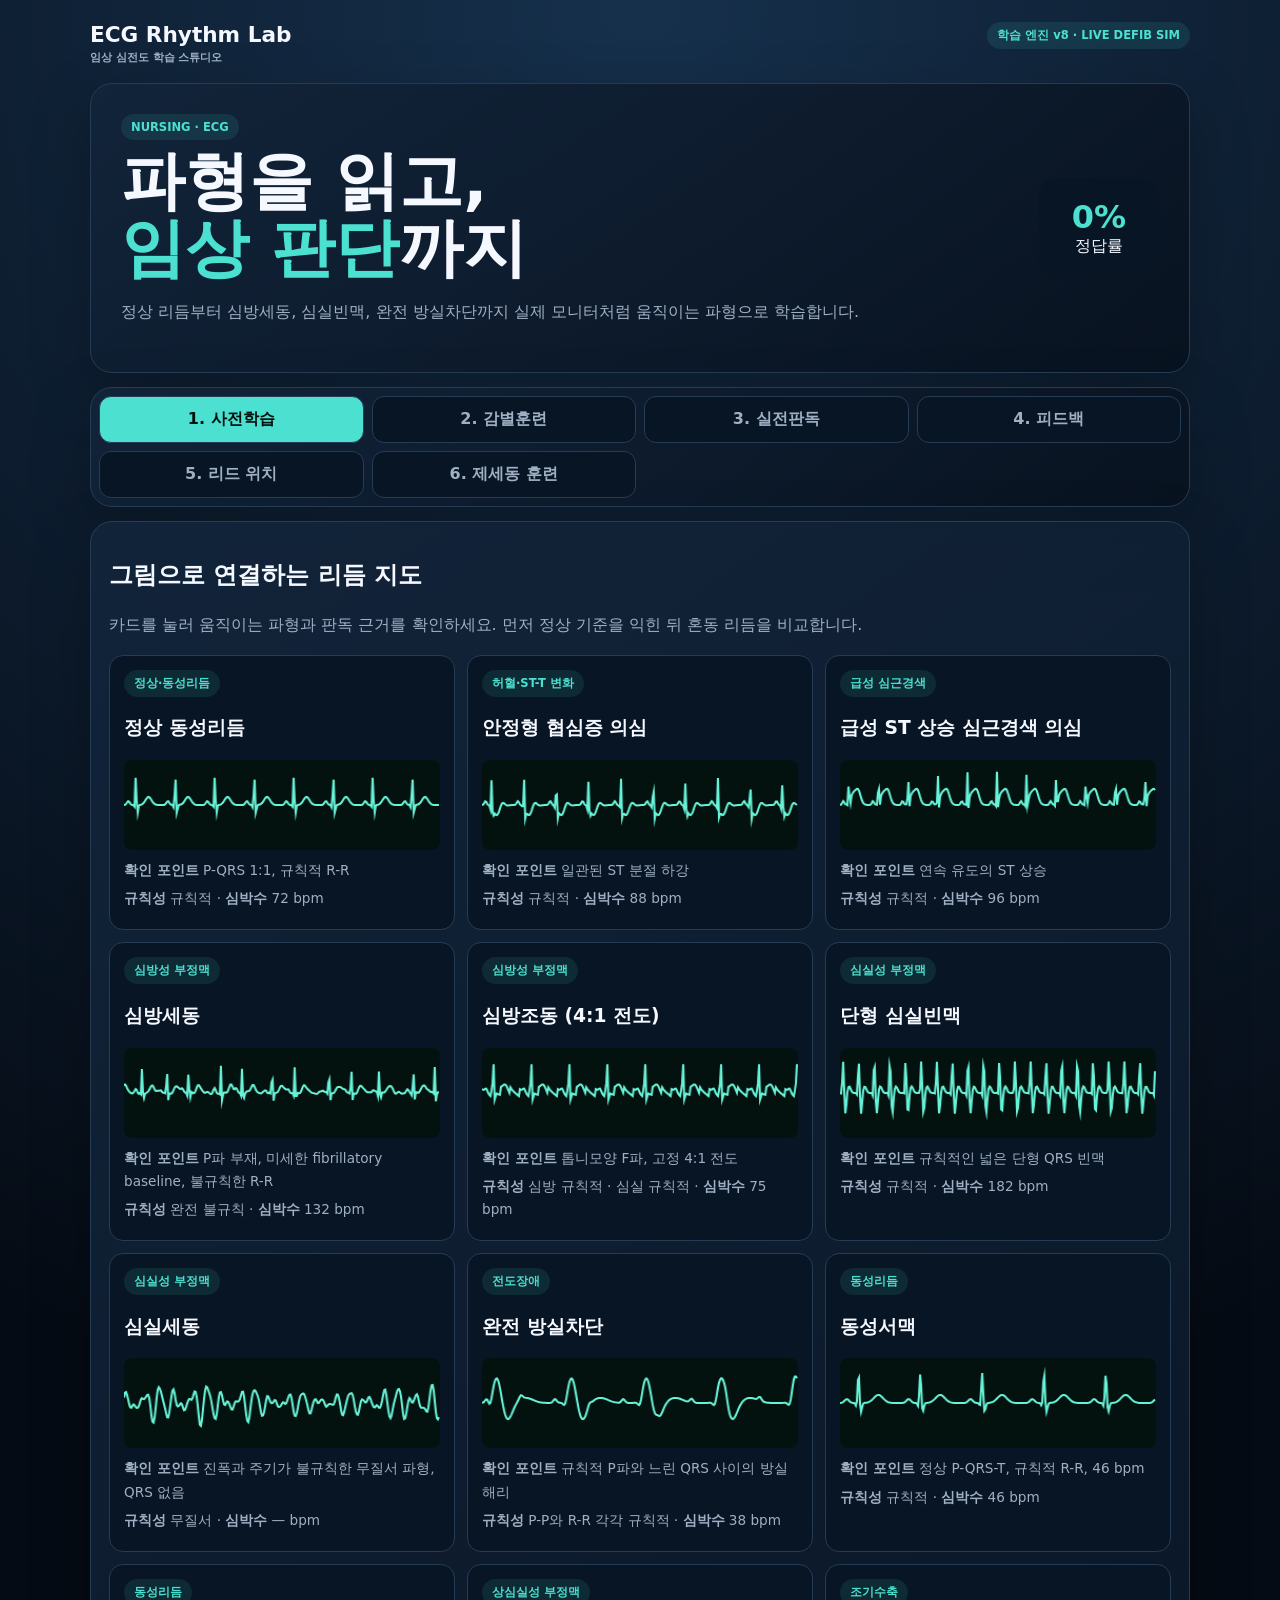
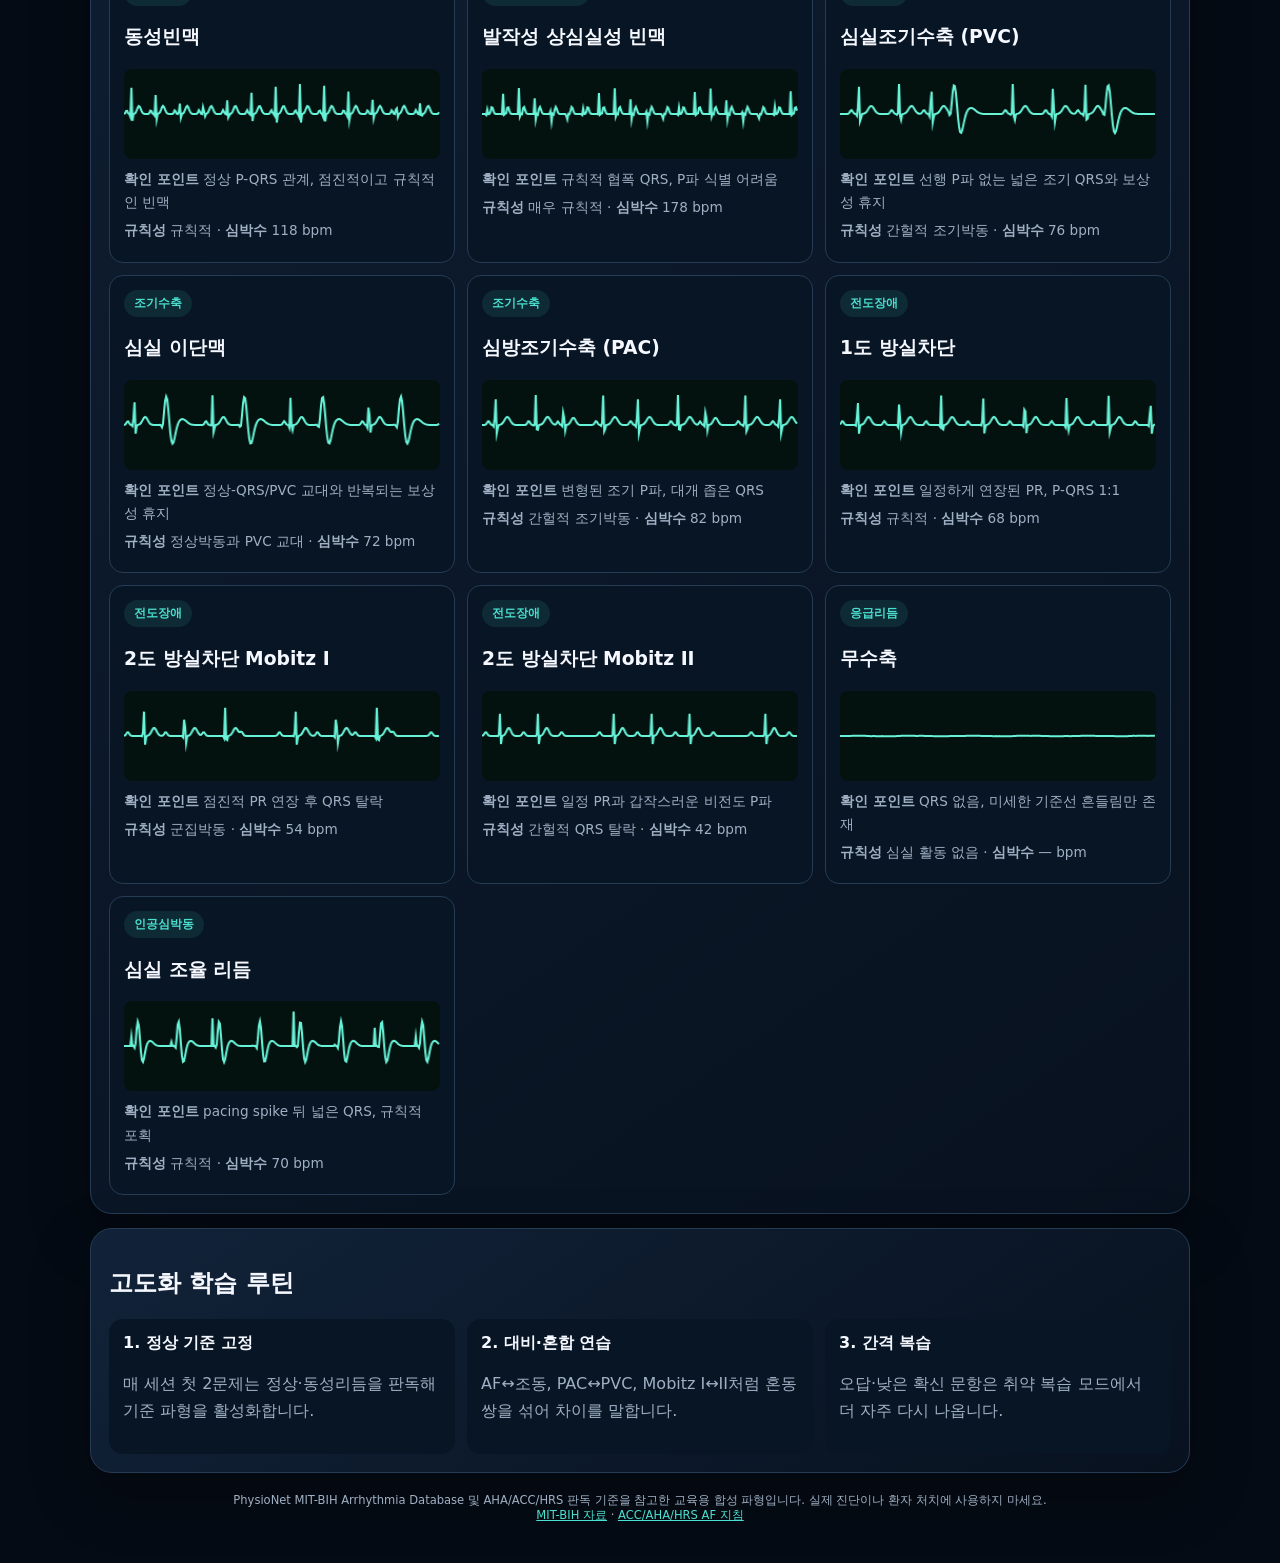
==== commit 45b5f554: "Build immersive manual defibrillator simulation" ====
--- a/docs/index.html
+++ b/docs/index.html
@@ -13,20 +13,23 @@
     *{box-sizing:border-box}body{margin:0;background:radial-gradient(circle at top,#16304c,#050b14 45%);color:var(--text);font-family:system-ui,-apple-system,"Segoe UI",sans-serif}.wrap{width:min(1100px,calc(100% - 24px));margin:auto;padding:22px 0 40px}.top,.head{display:flex;justify-content:space-between;align-items:flex-start;gap:12px}.brand{font-size:1.35rem;font-weight:900}.brand small{display:block;color:var(--muted);font-size:.68rem;margin-top:4px}.card{background:linear-gradient(145deg,rgba(18,36,58,.96),rgba(8,18,31,.96));border:1px solid var(--line);border-radius:22px;box-shadow:0 22px 60px rgba(0,0,0,.25)}.hero{margin-top:18px;padding:30px;display:flex;justify-content:space-between;gap:20px;align-items:center}.hero h1{font-size:clamp(2rem,5vw,4rem);line-height:1.05;margin:8px 0}.hero em{font-style:normal;color:var(--mint)}.hero p{color:var(--muted);line-height:1.7}.score{min-width:120px;text-align:center;padding:20px;border-radius:18px;background:#081524}.score strong{display:block;font-size:2rem;color:var(--mint)}.stage-nav{display:grid;grid-template-columns:repeat(4,1fr);gap:8px;margin-top:14px;padding:8px}.stage-nav button{background:#081524;color:var(--muted);border:1px solid var(--line)}.stage-nav button.active{background:var(--mint);color:#04120f}.stage-panel{display:none;margin-top:14px}.stage-panel.show{display:block}.controls{margin-top:14px;padding:14px;display:grid;grid-template-columns:repeat(4,minmax(130px,1fr)) auto;gap:10px}select,button,input{font:inherit;border-radius:12px;padding:12px}select,input{background:#081524;color:var(--text);border:1px solid var(--line)}button{border:0;background:var(--mint);font-weight:900;cursor:pointer}.grid{display:grid;grid-template-columns:1.45fr .75fr;gap:14px;margin-top:14px}.monitor,.quiz,.explain,.learning,.prelearn,.feedback-panel{padding:18px}.tag{display:inline-block;padding:6px 10px;border-radius:999px;background:rgba(75,224,207,.1);color:var(--mint);font-size:.72rem;font-weight:800}.meta{display:flex;gap:14px;flex-wrap:wrap;color:var(--muted);font-size:.75rem;margin-top:10px}.hr{color:var(--mint);font-size:2rem;font-weight:900}.screen{position:relative;margin-top:14px;height:280px;background:#04120f;border-radius:15px;overflow:hidden;border:1px solid rgba(75,224,207,.18)}canvas{display:block;width:100%;height:100%}.sweep{position:absolute;top:0;bottom:0;width:56px;pointer-events:none;background:linear-gradient(90deg,transparent,rgba(104,243,216,.08),rgba(104,243,216,.24));transform:translateX(-100%)}.question{font-size:1.25rem;line-height:1.45}.opts{display:grid;gap:9px}.opt{background:#081524;color:var(--text);border:1px solid var(--line);text-align:left}.opt.correct{border-color:var(--mint);background:rgba(75,224,207,.1)}.opt.wrong{border-color:var(--red);background:rgba(255,116,141,.1)}.feedback{margin-top:12px;color:var(--muted)}details{margin:10px 0;padding:10px;border:1px solid var(--line);border-radius:12px;color:var(--muted)}summary{cursor:pointer;color:var(--mint);font-weight:800}.confidence{display:none;gap:6px;margin-top:12px}.confidence.show{display:grid;grid-template-columns:repeat(3,1fr)}.confidence button{padding:8px;background:#172b40;color:var(--text)}.exam-entry{display:none;gap:8px}.exam-entry.show{display:grid}.rhythm-cards{display:grid;grid-template-columns:repeat(3,1fr);gap:12px}.rhythm-card{padding:14px;background:#081524;border:1px solid var(--line);border-radius:14px;cursor:pointer}.rhythm-card:hover{border-color:var(--mint)}.rhythm-card canvas{height:90px;background:#04120f;border-radius:8px;margin:9px 0}.rhythm-card p{margin:5px 0;color:var(--muted);font-size:.85rem}.feedback-list{display:grid;gap:8px}.feedback-row{display:grid;grid-template-columns:1fr 2fr auto;gap:10px;padding:10px;background:#081524;border-radius:10px}.bar{height:8px;background:#263c55;border-radius:9px;overflow:hidden}.bar i{display:block;height:100%;background:var(--mint)}.explain{margin-top:14px;display:none}.explain.show{display:block}.explain p,.learning p,.learning li,.prelearn p{color:var(--muted);line-height:1.7}.learning{margin-top:14px}.learning-grid{display:grid;grid-template-columns:repeat(3,1fr);gap:12px}.learning-grid div{padding:14px;background:#081524;border-radius:14px}.foot{color:var(--muted);font-size:.72rem;text-align:center;margin-top:20px}@media(max-width:900px){.controls{grid-template-columns:1fr 1fr}.controls button{grid-column:1/-1}.rhythm-cards{grid-template-columns:1fr 1fr}}@media(max-width:760px){.hero{display:grid}.score{width:100%}.stage-nav,.controls,.grid,.learning-grid,.rhythm-cards{grid-template-columns:1fr}.controls button{grid-column:auto}.screen{height:210px}.head{align-items:flex-start}}
   </style>
   <style>
-    .lab-layout{display:grid;grid-template-columns:1fr 1fr;gap:16px}.body-map{position:relative;min-height:530px;background:#07131f;border-radius:18px;overflow:hidden}.body-map svg{width:100%;height:530px}.body-outline{fill:#10283a;stroke:#4e718b;stroke-width:3}.rib{fill:none;stroke:#24465d;stroke-width:2}.heart-shape{fill:#ff748d;opacity:.85}.electrode{cursor:pointer;stroke:#fff;stroke-width:2;filter:drop-shadow(0 0 5px rgba(75,224,207,.8))}.electrode.active{stroke:#ffe679;stroke-width:5}#electrodes text{pointer-events:none;fill:#04120f}.lead-ray{stroke:#68f3d8;stroke-width:3;stroke-dasharray:9 7;animation:flow 1.2s linear infinite}.lead-ray.hidden{display:none}@keyframes flow{to{stroke-dashoffset:-32}}.lead-info{padding:18px}.lead-info h3{color:var(--mint)}.lead-buttons,.defib-controls{display:flex;gap:8px;flex-wrap:wrap}.lead-buttons button,.defib-controls button{background:#172b40;color:var(--text)}.lead-buttons button.active{background:var(--mint);color:#04120f}.defib-device{background:#17202a;border:8px solid #303b47;border-radius:22px;padding:16px;box-shadow:inset 0 0 0 2px #05080b}.defib-screen{height:220px;background:#020c08;border:2px solid #384a42;border-radius:10px}.defib-screen canvas{width:100%;height:100%}.defib-status{font-family:ui-monospace,monospace;color:#ffe679;background:#050b0f;padding:12px;margin:10px 0;border-radius:8px;min-height:48px}.defib-step{padding:10px;border-left:4px solid var(--line);margin:7px 0;color:var(--muted)}.defib-step.done{border-color:var(--mint);color:var(--text)}.danger{background:#d73a52!important;color:white!important}.clinical-note{border:1px solid #806b28;background:#272311;padding:12px;border-radius:12px;color:#ffe9a8;margin-top:12px}@media(max-width:760px){.lab-layout{grid-template-columns:1fr}.body-map,.body-map svg{min-height:430px;height:430px}}
+    .lab-layout{display:grid;grid-template-columns:1fr 1fr;gap:16px}.body-map{position:relative;aspect-ratio:1;background:#07131f;border-radius:18px;overflow:hidden;isolation:isolate;transition:aspect-ratio .35s ease}.body-map.mode-12{aspect-ratio:1.257}.body-photo{position:absolute;inset:0;width:100%;height:100%;object-fit:cover;z-index:0;transition:opacity .35s ease,transform .6s ease}.body-map.mode-12 .body-photo{object-fit:contain}.body-map::after{content:"";position:absolute;inset:0;z-index:1;pointer-events:none;background:linear-gradient(90deg,transparent 0%,rgba(104,243,216,.2) 48%,transparent 55%);width:22%;transform:translateX(-140%);animation:bodyScan 4.8s ease-in-out infinite}.lead-overlay{position:absolute;inset:0;width:100%;height:100%;z-index:2}.electrode{cursor:pointer;stroke:#fff;stroke-width:3;filter:drop-shadow(0 0 7px rgba(75,224,207,.9));opacity:0;transform-box:fill-box;transform-origin:center;animation:electrodeIn .55s cubic-bezier(.2,.9,.3,1.35) forwards}.electrode.active{stroke:#ffe679;stroke-width:7;animation:electrodePulse 1s ease-in-out infinite}.electrode-label{pointer-events:none;fill:#04120f;font-size:22px;font-weight:900;opacity:0;animation:labelIn .35s ease forwards}#electrodes g:nth-child(1) .electrode,#electrodes g:nth-child(1) .electrode-label{animation-delay:.08s}#electrodes g:nth-child(2) .electrode,#electrodes g:nth-child(2) .electrode-label{animation-delay:.18s}#electrodes g:nth-child(3) .electrode,#electrodes g:nth-child(3) .electrode-label{animation-delay:.28s}#electrodes g:nth-child(4) .electrode,#electrodes g:nth-child(4) .electrode-label{animation-delay:.38s}#electrodes g:nth-child(n+5) .electrode,#electrodes g:nth-child(n+5) .electrode-label{animation-delay:.48s}.lead-ray{stroke:#68f3d8;stroke-width:5;stroke-dasharray:18 13;opacity:.65;animation:flow 1.1s linear infinite}.lead-ray.active{stroke:#ffe679;stroke-width:8;opacity:1;filter:drop-shadow(0 0 8px #ffe679)}@keyframes flow{to{stroke-dashoffset:-62}}@keyframes bodyScan{0%,12%{transform:translateX(-140%)}65%,100%{transform:translateX(620%)}}@keyframes electrodeIn{from{opacity:0;transform:scale(.25)}to{opacity:1;transform:scale(1)}}@keyframes labelIn{to{opacity:1}}@keyframes electrodePulse{0%,100%{opacity:1;transform:scale(1)}50%{opacity:.82;transform:scale(1.25)}}.lead-info{padding:18px}.lead-info h3{color:var(--mint)}.lead-buttons,.defib-controls{display:flex;gap:8px;flex-wrap:wrap}.lead-buttons button,.defib-controls button{background:#172b40;color:var(--text)}.lead-buttons button.active,.lead-buttons button[aria-pressed="true"]{background:var(--mint);color:#04120f}.defib-device{background:#17202a;border:8px solid #303b47;border-radius:22px;padding:16px;box-shadow:inset 0 0 0 2px #05080b}.defib-screen{height:220px;background:#020c08;border:2px solid #384a42;border-radius:10px}.defib-screen canvas{width:100%;height:100%}.defib-status{font-family:ui-monospace,monospace;color:#ffe679;background:#050b0f;padding:12px;margin:10px 0;border-radius:8px;min-height:48px}.defib-step{padding:10px;border-left:4px solid var(--line);margin:7px 0;color:var(--muted)}.defib-step.done{border-color:var(--mint);color:var(--text)}.danger{background:#d73a52!important;color:white!important}.clinical-note{border:1px solid #806b28;background:#272311;padding:12px;border-radius:12px;color:#ffe9a8;margin-top:12px}@media(prefers-reduced-motion:reduce){.body-map::after,.electrode,.electrode-label,.lead-ray{animation:none;opacity:1}}@media(max-width:760px){.lab-layout{grid-template-columns:1fr}.body-map{min-height:0}.electrode-label{font-size:26px}}
+  </style>
+  <style>
+    .defib-sim{display:grid;gap:14px}.scenario-bar{display:grid;grid-template-columns:1fr auto auto;gap:8px}.scenario-bar button{background:#172b40;color:var(--text)}.defib-sim-grid{display:grid;grid-template-columns:1.02fr .98fr;gap:14px}.patient-scene,.device-visual{position:relative;border-radius:18px;overflow:hidden;background:#030a12;border:1px solid var(--line)}.patient-scene{aspect-ratio:1.5}.patient-scene>img,.device-visual>img{width:100%;height:100%;object-fit:cover;display:block}.patient-scene::after{content:"패드를 끌어 점선 위치에 부착";position:absolute;left:12px;top:12px;padding:7px 10px;border-radius:9px;background:rgba(3,10,18,.82);color:#fff;font-weight:800;font-size:.75rem}.pad-target{position:absolute;width:17%;aspect-ratio:.78;border:3px dashed rgba(255,230,121,.8);border-radius:14px;transform:rotate(-12deg);display:grid;place-items:center;color:#ffe679;font-size:.68rem;font-weight:900;animation:targetPulse 1.5s ease-in-out infinite}.pad-target.sternal{left:54%;top:29%}.pad-target.apical{left:30%;top:48%;transform:rotate(16deg)}.pad-token{position:absolute;width:15%;aspect-ratio:.78;border:3px solid #fff;border-radius:13px;background:linear-gradient(145deg,#ffe679,#f3a63b);box-shadow:0 7px 20px rgba(0,0,0,.45);display:grid;place-items:center;color:#271800;font-size:.65rem;font-weight:1000;cursor:grab;touch-action:none;z-index:4;user-select:none}.pad-token[data-pad="sternal"]{left:4%;top:75%}.pad-token[data-pad="apical"]{left:81%;top:75%}.pad-token.dragging{cursor:grabbing;transform:scale(1.08);filter:drop-shadow(0 0 12px #ffe679)}.pad-token.placed{border-color:#68f3d8;box-shadow:0 0 18px rgba(104,243,216,.8)}.pad-cable{position:absolute;inset:0;width:100%;height:100%;pointer-events:none;z-index:3}.pad-cable path{fill:none;stroke:#f7ad48;stroke-width:2;stroke-dasharray:7 5;animation:flowCable 1s linear infinite}.device-visual{aspect-ratio:1.5}.device-monitor-overlay{position:absolute;left:24.4%;top:22.3%;width:33.5%;height:31.5%;background:#020c08;border-radius:5%;overflow:hidden;box-shadow:0 0 18px rgba(104,243,216,.25)}.device-monitor-overlay canvas{width:100%;height:100%}.energy-readout{position:absolute;right:22%;top:32%;width:15%;text-align:center;padding:8px 3px;border-radius:8px;background:rgba(2,12,8,.9);color:#ffe679;font:900 clamp(.7rem,1.7vw,1.1rem)/1 ui-monospace,monospace}.charge-meter{position:absolute;right:20%;top:47%;width:19%;height:9px;border-radius:9px;background:#111;overflow:hidden}.charge-meter i{display:block;width:0;height:100%;background:linear-gradient(90deg,#68f3d8,#ffe679,#ff748d);transition:width 1.2s linear}.charge-meter.charging i,.charge-meter.ready i{width:100%}.device-visual.shocking{animation:shockFlash .45s ease}.mode-buttons{display:grid;grid-template-columns:1fr 1fr;gap:8px}.mode-buttons button{background:#172b40;color:var(--text);border:1px solid var(--line)}.mode-buttons button.active{background:#ffe679;color:#251900}.defib-controls.v8{display:grid;grid-template-columns:repeat(4,1fr);gap:8px}.defib-controls.v8 button{min-height:52px}.defib-status.ok{color:#68f3d8}.defib-status.error{color:#ff748d}.defib-status.warn{color:#ffe679}.defib-score{display:flex;justify-content:space-between;gap:10px;flex-wrap:wrap;color:var(--muted);font-size:.85rem}.defib-progress{height:10px;border-radius:8px;background:#16283a;overflow:hidden}.defib-progress i{display:block;height:100%;width:0;background:#68f3d8;transition:width .35s}.defib-steps{display:grid;grid-template-columns:1fr 1fr;gap:7px}.defib-step.error{border-color:#ff748d;color:#ffb3c0}.cpr-clock{font:900 1.4rem ui-monospace,monospace;color:#68f3d8}.source-note a{color:#68f3d8}@keyframes targetPulse{50%{border-color:#68f3d8;box-shadow:0 0 18px rgba(104,243,216,.35)}}@keyframes flowCable{to{stroke-dashoffset:-24}}@keyframes shockFlash{0%,100%{filter:none}35%{filter:brightness(2.8) saturate(.5)}}@media(max-width:900px){.defib-sim-grid{grid-template-columns:1fr}.defib-controls.v8{grid-template-columns:1fr 1fr}}@media(max-width:600px){.scenario-bar{grid-template-columns:1fr}.defib-controls.v8,.defib-steps{grid-template-columns:1fr}.patient-scene,.device-visual{aspect-ratio:1.35}}
   </style>
 </head>
 <body>
 <main class="wrap">
-  <div class="top"><div class="brand">ECG Rhythm Lab<small>임상 심전도 학습 스튜디오</small></div><div class="tag">학습 엔진 v7 · LEADS + DEFIB</div></div>
+  <div class="top"><div class="brand">ECG Rhythm Lab<small>임상 심전도 학습 스튜디오</small></div><div class="tag">학습 엔진 v8 · LIVE DEFIB SIM</div></div>
   <section class="hero card"><div><span class="tag">NURSING · ECG</span><h1>파형을 읽고,<br><em>임상 판단</em>까지</h1><p>정상 리듬부터 심방세동, 심실빈맥, 완전 방실차단까지 실제 모니터처럼 움직이는 파형으로 학습합니다.</p></div><div class="score"><strong id="pct">0%</strong><span>정답률</span></div></section>
   <nav class="stage-nav card"><button data-stage="learn" class="active">1. 사전학습</button><button data-stage="train">2. 감별훈련</button><button data-stage="exam">3. 실전판독</button><button data-stage="review">4. 피드백</button><button data-stage="leads">5. 리드 위치</button><button data-stage="defib">6. 제세동 훈련</button></nav>
   <section id="learnPanel" class="stage-panel show prelearn card"><h2>그림으로 연결하는 리듬 지도</h2><p>카드를 눌러 움직이는 파형과 판독 근거를 확인하세요. 먼저 정상 기준을 익힌 뒤 혼동 리듬을 비교합니다.</p><div id="rhythmCards" class="rhythm-cards"></div></section>
   <section id="practicePanel" class="stage-panel"><section class="controls card"><select id="cat"><option>전체</option></select><select id="level"><option value="all">전체 난이도</option><option value="basic">기초</option><option value="advanced">심화</option></select><select id="source"><option value="real">실제 기록 우선</option><option value="synthetic">합성 특징 비교</option></select><select id="mode"><option value="mixed">혼합 훈련</option><option value="weak">취약 리듬 복습</option><option value="guided">기초 순차학습</option></select><button id="next">다음 문제</button></section>
   <section class="grid"><article class="monitor card"><div class="head"><div><span id="tag" class="tag">진단 비공개</span><h2 id="title">리듬 감별 훈련</h2><div class="meta"><span id="regularity"></span><span>Lead II</span><span>25 mm/s</span><span id="sourceTag"></span></div></div><div><span class="hr" id="hr">--</span> bpm</div></div><div class="screen"><canvas id="ecg" aria-label="움직이는 심전도 파형"></canvas><div id="sweep" class="sweep"></div></div></article><aside class="quiz card"><div class="tag">QUESTION</div><details><summary>6단계 판독 체크리스트</summary>① 심박수 ② 규칙성 ③ P파 ④ PR 간격 ⑤ QRS 폭 ⑥ ST-T 변화를 먼저 말한 뒤 진단하세요.</details><h2 id="q" class="question"></h2><div id="opts" class="opts"></div><div id="examEntry" class="exam-entry"><input id="examAnswer" placeholder="진단명을 직접 입력하세요"><button id="examSubmit">판독 제출</button></div><div id="fb" class="feedback"></div><div id="confidence" class="confidence"><button data-c="1">찍었음</button><button data-c="2">애매함</button><button data-c="3">확실함</button></div></aside></section></section>
   <section id="reviewPanel" class="stage-panel feedback-panel card"><h2>나의 리듬별 피드백</h2><p>정답률과 확신도를 함께 봅니다. 낮은 항목은 취약 리듬 복습에서 우선 출제됩니다.</p><div id="feedbackList" class="feedback-list"></div></section>
-  <section id="leadsPanel" class="stage-panel card prelearn"><h2>3-lead · 12-lead 신체 연결 실습</h2><p>전극은 몸에 붙이는 센서이고, lead는 두 전위 사이 또는 심장을 바라보는 전기적 관점입니다. 아래 전극을 누르면 위치와 관찰 영역을 연결해 볼 수 있습니다.</p><div class="lead-buttons"><button data-leadmode="3" class="active">3-lead 모니터링</button><button data-leadmode="12">표준 12-lead</button></div><div class="lab-layout"><div class="body-map"><svg viewBox="0 0 420 560" aria-label="인체 전극 위치 도식"><path class="body-outline" d="M165 38Q210 5 255 38L270 92Q325 112 347 174L328 294 310 500H250L235 310H185L170 500H110L92 294 73 174Q95 112 150 92Z"/><ellipse class="body-outline" cx="210" cy="55" rx="43" ry="50"/><path class="rib" d="M135 145Q210 112 285 145M127 175Q210 140 293 175M125 205Q210 170 295 205M130 235Q210 205 290 235"/><path class="heart-shape" d="M210 225C172 190 150 245 210 286C270 245 248 190 210 225Z"/><g id="leadRays"></g><g id="electrodes"></g></svg></div><div class="lead-info"><span id="leadModeBadge" class="tag">3-lead</span><h3 id="leadName">전극을 선택하세요</h3><p id="leadPlacement">RA·LA·LL 전극으로 Einthoven 삼각형을 형성합니다.</p><p id="leadView">Lead II는 우측 상지에서 좌측 하지 방향으로 심장의 하벽 방향 전기활동을 관찰합니다.</p><h3>12-lead 흉부 위치 기억법</h3><p>V1·V2: 제4늑간 흉골연 → V4: 제5늑간 쇄골중앙선 → V3: V2와 V4 사이 → V5·V6: V4와 같은 수평선.</p><div class="clinical-note">표준 12-le드는 10개 전극으로 12개 lead를 만듭니다. 실제 부착은 기관 정책과 장비 설명서를 따르세요.</div></div></div></section>
-  <section id="defibPanel" class="stage-panel card prelearn"><h2>수동 제세동기 의사결정 훈련</h2><p>리듬 이름보다 먼저 환자 반응·호흡·맥박을 확인하고, 심정지의 충격 가능 리듬인지 판단합니다.</p><div class="lab-layout"><div class="defib-device"><div class="defib-screen"><canvas id="defibCanvas"></canvas></div><div id="defibStatus" class="defib-status">시나리오를 선택하세요.</div><select id="defibScenario"><option value="vf">무반응·무호흡·무맥박 + VF</option><option value="pvt">무반응·무호흡·무맥박 + pVT</option><option value="pea">무반응·무호흡·무맥박 + PEA</option><option value="svtPulse">의식 있음·맥박 있음 + 규칙적 빈맥</option></select><select id="energy"><option value="recommended">제조사 권장 biphasic 에너지</option><option value="max">권장값 불명: 장비 최대 설정 고려</option></select><div class="defib-controls"><button id="assess">1 환자·리듬 확인</button><button id="charge">2 충전</button><button id="clear">3 모두 떨어짐 확인</button><button id="shock" class="danger">4 충격</button><button id="cpr">5 즉시 CPR</button></div></div><div><h3>훈련 순서</h3><div id="dstep1" class="defib-step">① 반응·호흡·맥박 확인, CPR 지속 중 리듬 판독</div><div id="dstep2" class="defib-step">② VF/pVT만 비동기 제세동, PEA/무수축은 충격하지 않음</div><div id="dstep3" class="defib-step">③ 제조사 권장 에너지 설정 후 충전</div><div id="dstep4" class="defib-step">④ 산소원·침상·사람 접촉을 눈으로 확인하고 CLEAR</div><div id="dstep5" class="defib-step">⑤ 단일 충격 직후 맥박 확인을 지연하지 말고 즉시 CPR 재개</div><div class="clinical-note"><b>교육용 시뮬레이터:</b> 실제 장비 조작 교육을 대체하지 않습니다. 에너지는 장비별 제조사 권장값과 기관 프로토콜을 우선합니다.</div></div></div></section>
+  <section id="leadsPanel" class="stage-panel card prelearn"><h2>3-lead · 12-lead 신체 연결 실습</h2><p>전극은 몸에 붙이는 센서이고, lead는 두 전위 사이 또는 심장을 바라보는 전기적 관점입니다. 자동 안내를 보거나 전극을 직접 눌러 위치와 관찰 영역을 연결해 보세요.</p><div class="lead-buttons"><button data-leadmode="3" class="active">3-lead 모니터링</button><button data-leadmode="12">표준 12-lead</button><button id="leadTour" aria-pressed="true">⏸ 자동 안내</button></div><div class="lab-layout"><div id="bodyMap" class="body-map"><img id="bodyPhoto" class="body-photo" src="assets/ecg-3lead-mannequin-v1.png" alt="3-lead 전극 위치 학습용 의료 시뮬레이터"><svg class="lead-overlay" viewBox="0 0 1000 1000" role="img" aria-label="의료 시뮬레이터 위에 표시된 ECG 전극 위치"><g id="leadRays"></g><g id="electrodes"></g></svg></div><div class="lead-info"><span id="leadModeBadge" class="tag">3-lead</span><h3 id="leadName">자동 위치 안내</h3><p id="leadPlacement">RA·LA·LL 전극으로 Einthoven 삼각형을 형성합니다.</p><p id="leadView">Lead II는 우측 상지에서 좌측 하지 방향으로 심장의 하벽 방향 전기활동을 관찰합니다.</p><h3>12-lead 흉부 위치 기억법</h3><p>V1·V2: 제4늑간 흉골연 → V4: 제5늑간 쇄골중앙선 → V3: V2와 V4 사이 → V5·V6: V4와 같은 수평선.</p><div class="clinical-note">표준 12-le드는 10개 전극으로 12개 lead를 만듭니다. 실제 부착은 기관 정책과 장비 설명서를 따르세요.</div></div></div></section>
+  <section id="defibPanel" class="stage-panel card prelearn"><h2>수동 제세동기 LIVE 시뮬레이션</h2><p>환자 평가부터 패드 부착, 리듬 판독, 비동기 제세동 또는 동기화 심율동전환, 충격 후 행동까지 실제 순서로 수행하세요.</p><div class="defib-sim"><div class="scenario-bar"><select id="defibScenario"><option value="vf">심정지 · 무맥박 VF</option><option value="pvt">심정지 · 무맥박 단형 VT</option><option value="pea">심정지 · PEA</option><option value="asystole">심정지 · 무수축</option><option value="unstablePulse">맥박 있음 · 불안정 빈맥</option></select><button id="randomScenario">🎲 무작위 실전</button><button id="resetDefib">↻ 처음부터</button></div><div class="defib-score"><span id="caseBrief">상황: 무반응, 비정상 호흡, 경동맥 맥박 없음</span><span>수행 <b id="defibPoints">0</b>점 · 오류 <b id="defibErrors">0</b>회 · <span id="defibTimer">00:00</span></span></div><div class="defib-progress"><i id="defibProgressBar"></i></div><div class="defib-sim-grid"><div><div id="patientScene" class="patient-scene"><img src="assets/defib-patient-mannequin-v1.png" alt="제세동 패드 부착 훈련용 환자 마네킹"><svg class="pad-cable" viewBox="0 0 100 100" preserveAspectRatio="none"><path d="M8 90 Q30 65 55 45 M92 90 Q70 65 40 60"/></svg><div class="pad-target sternal" data-target="sternal">STERNAL</div><div class="pad-target apical" data-target="apical">APICAL</div><div class="pad-token" data-pad="sternal">PAD 1</div><div class="pad-token" data-pad="apical">PAD 2</div></div><p class="clinical-note">전극 패드를 점선 위치로 직접 끌어 놓으세요. 우측 상흉부와 좌측 외측 흉부의 전후 방향으로 전류가 통과하도록 배치합니다.</p></div><div><div id="deviceVisual" class="device-visual"><img src="assets/manual-defibrillator-v1.png" alt="수동 제세동기 훈련 장비"><div class="device-monitor-overlay"><canvas id="defibCanvas"></canvas></div><div id="energyReadout" class="energy-readout">— J</div><div id="chargeMeter" class="charge-meter"><i></i></div></div><div id="defibStatus" class="defib-status warn">환자 상태 확인부터 시작하세요.</div><div class="mode-buttons"><button data-shockmode="async">⚡ DEFIB 비동기</button><button data-shockmode="sync">SYNC 동기화</button></div><select id="energy"><option value="">에너지 선택</option><option value="120">120 J</option><option value="150">150 J</option><option value="200">200 J</option><option value="max">제조사 권장값 불명 · 최대 설정</option></select></div></div><div class="defib-controls v8"><button id="assess">1 환자 평가</button><button id="analyze">2 리듬 판독</button><button id="charge">3 CHARGE</button><button id="clear">4 CLEAR 확인</button><button id="shock" class="danger">5 SHOCK</button><button id="cpr">6 CPR/재평가</button><button id="rhythmCheck">7 2분 후 리듬 확인</button><button id="nextDefibCase">다음 사례</button></div><div><h3>실무 수행 체크리스트</h3><div class="defib-steps"><div id="dstep1" class="defib-step">① 반응·호흡·맥박을 10초 이내 확인</div><div id="dstep2" class="defib-step">② CPR 중단을 최소화하며 패드 부착</div><div id="dstep3" class="defib-step">③ VF/pVT·PEA·무수축·맥박 빈맥 감별</div><div id="dstep4" class="defib-step">④ 비동기 DEFIB 또는 SYNC 모드 선택</div><div id="dstep5" class="defib-step">⑤ 장비 권장 에너지 설정 후 충전</div><div id="dstep6" class="defib-step">⑥ 사람·산소·침상 접촉을 눈으로 CLEAR</div><div id="dstep7" class="defib-step">⑦ 적응증일 때만 충격 시행</div><div id="dstep8" class="defib-step">⑧ 즉시 CPR 또는 맥박·리듬 재평가 <span id="cprClock" class="cpr-clock"></span></div></div></div><div class="clinical-note source-note"><b>교육용:</b> 실제 장비 조작 교육과 기관 프로토콜을 대체하지 않습니다. 2025 AHA 알고리즘에 따라 VF/pVT는 제세동 후 즉시 2분 CPR, PEA/무수축은 충격 없이 CPR, 불안정 맥박 빈맥은 가능한 경우 진정 후 동기화 심율동전환을 연습합니다. <a href="https://cpr.heart.org/en/resuscitation-science/cpr-and-ecc-guidelines/algorithms/" target="_blank" rel="noreferrer">공식 알고리즘</a></div></div></section>
   <section id="exp" class="explain card"><h2>판독 근거와 우선 간호</h2><p id="desc"></p><p><b>핵심 소견:</b> <span id="finding"></span></p><p><b>우선 간호:</b> <span id="action"></span></p></section>
   <section class="learning card"><h2>고도화 학습 루틴</h2><div class="learning-grid"><div><b>1. 정상 기준 고정</b><p>매 세션 첫 2문제는 정상·동성리듬을 판독해 기준 파형을 활성화합니다.</p></div><div><b>2. 대비·혼합 연습</b><p>AF↔조동, PAC↔PVC, Mobitz I↔II처럼 혼동쌍을 섞어 차이를 말합니다.</p></div><div><b>3. 간격 복습</b><p>오답·낮은 확신 문항은 취약 복습 모드에서 더 자주 다시 나옵니다.</p></div></div></section>
   <div class="foot">PhysioNet MIT-BIH Arrhythmia Database 및 AHA/ACC/HRS 판독 기준을 참고한 교육용 합성 파형입니다. 실제 진단이나 환자 처치에 사용하지 마세요.<br><a href="https://physionet.org/content/mitdb/1.0.0/" target="_blank" rel="noopener" style="color:var(--mint)">MIT-BIH 자료</a> · <a href="https://www.heart.org/-/media/Files/Professional/Quality-Improvement/Get-With-the-Guidelines/Get-With-The-Guidelines-AFIB/AFib-Month/joglaretal20232023areportofaccahaaccphrsguidelineforthediagnosisandmanagementofatrialfibrillation.pdf" target="_blank" rel="noopener" style="color:var(--mint)">ACC/AHA/HRS AF 지침</a></div>
@@ -100,11 +103,36 @@
 function examSubmit(){const raw=$('#examAnswer').value.replace(/\s/g,'').toLowerCase(),targets=[cur.t,cur.o[cur.a]].map(x=>x.replace(/\s|\([^)]*\)/g,'').toLowerCase()),ok=targets.some(x=>raw&&((x.includes(raw)&&raw.length>=2)||raw.includes(x)));recordResult(ok);$('#fb').textContent=ok?'정답입니다. 판독 근거와 비교하세요.':'정답은 '+cur.t+'입니다. 누락한 확인 포인트를 찾아보세요.';reveal()}
 function renderCards(){const host=$('#rhythmCards');host.innerHTML='';data.forEach((x,i)=>{const card=document.createElement('article');card.className='rhythm-card';card.innerHTML=`<span class="tag">${x.c}</span><h3>${x.t}</h3><canvas width="300" height="90" data-mini="${i}"></canvas><p><b>확인 포인트</b> ${x.f}</p><p><b>규칙성</b> ${x.r} · <b>심박수</b> ${x.h||'—'} bpm</p>`;host.appendChild(card)});document.querySelectorAll('[data-mini]').forEach(c=>{const item=data[Number(c.dataset.mini)],cx=c.getContext('2d'),old=cur;cur=item;cx.strokeStyle='#68f3d8';cx.lineWidth=2;cx.beginPath();for(let px=0;px<300;px++){const v=sample(item.w,px/45),y=45-v*30;px?cx.lineTo(px,y):cx.moveTo(px,y)}cx.stroke();cur=old})}
 function renderFeedback(){const host=$('#feedbackList'),rows=Object.entries(stats.byType);host.innerHTML=rows.length?'':'아직 훈련 기록이 없습니다. 감별훈련부터 시작하세요.';rows.sort((a,b)=>(b[1].wrong-b[1].right)-(a[1].wrong-a[1].right)).forEach(([w,s])=>{const item=data.find(x=>x.w===w),total=s.right+s.wrong,rate=total?Math.round(s.right/total*100):0;host.insertAdjacentHTML('beforeend',`<div class="feedback-row"><b>${item?.t||w}</b><div><div class="bar"><i style="width:${rate}%"></i></div>${s.right}회 정답 · ${s.wrong}회 오답</div><span>${rate}% · 확신 ${s.confidence||1}/3</span></div>`)})}
-const leadPositions={RA:[100,145],LA:[320,145],RL:[125,420],LL:[295,420],V1:[190,184],V2:[230,184],V3:[250,210],V4:[268,238],V5:[300,238],V6:[330,238]},leadCopy={RA:['RA · 오른팔 전극','우측 상지 또는 우측 쇄골 아래','사지유도의 음극/기준을 구성합니다.'],LA:['LA · 왼팔 전극','좌측 상지 또는 좌측 쇄골 아래','Lead I의 양극이며 좌측 방향을 바라봅니다.'],RL:['RL · 접지 전극','우측 하지 또는 우측 하복부','표준 12-le드에서 접지 역할을 합니다.'],LL:['LL · 왼다리 전극','좌측 하지 또는 좌측 하복부','Lead II·III의 양극이며 하벽 방향을 관찰합니다.'],V1:['V1','제4늑간 우측 흉골연','우심실·중격 방향'],V2:['V2','제4늑간 좌측 흉골연','중격 방향'],V3:['V3','V2와 V4의 정확한 중간','전벽 이행부'],V4:['V4','제5늑간 좌측 쇄골중앙선','전벽 방향'],V5:['V5','V4와 같은 수평선, 전액와선','좌측 측벽 방향'],V6:['V6','V4와 같은 수평선, 중액와선','좌측 측벽 방향']};
-function renderLeads(mode='3'){const keys=mode==='3'?['RA','LA','LL']:Object.keys(leadPositions),eg=$('#electrodes'),rg=$('#leadRays');eg.innerHTML='';rg.innerHTML='';keys.forEach(k=>{const [x,y]=leadPositions[k];eg.insertAdjacentHTML('beforeend',`<circle class="electrode" data-electrode="${k}" cx="${x}" cy="${y}" r="12" fill="${k.startsWith('V')?'#ff748d':'#4be0cf'}"/><text x="${x}" y="${y+4}" text-anchor="middle" font-size="10" font-weight="900">${k}</text>`);rg.insertAdjacentHTML('beforeend',`<line class="lead-ray" x1="${x}" y1="${y}" x2="210" y2="245"/>`)});$('#leadModeBadge').textContent=mode==='3'?'3-lead 모니터링':'12-lead · 10 electrodes';eg.onclick=e=>{const el=e.target.closest?.('[data-electrode]');if(!el)return;document.querySelectorAll('.electrode').forEach(n=>n.classList.remove('active'));el.classList.add('active');const [name,place,view]=leadCopy[el.dataset.electrode];$('#leadName').textContent=name;$('#leadPlacement').textContent='위치: '+place;$('#leadView').textContent='관찰: '+view}}
-document.querySelector('.lead-buttons').onclick=e=>{if(!e.target.dataset.leadmode)return;document.querySelectorAll('[data-leadmode]').forEach(b=>b.classList.toggle('active',b===e.target));renderLeads(e.target.dataset.leadmode)};
-let defibState=0;function resetDefib(){defibState=0;document.querySelectorAll('.defib-step').forEach(x=>x.classList.remove('done'));$('#defibStatus').textContent='환자 상태와 리듬을 먼저 확인하세요.'}function shockable(){return ['vf','pvt'].includes($('#defibScenario').value)}function dstatus(t){$('#defibStatus').textContent=t}$('#defibScenario').onchange=resetDefib;$('#assess').onclick=()=>{defibState=1;$('#dstep1').classList.add('done');if(shockable()){ $('#dstep2').classList.add('done');dstatus('VF/pVT: 비동기 제세동 대상입니다. CPR을 지속하며 충전을 준비하세요.')}else dstatus('비충격 리듬/맥박 있는 빈맥입니다. 제세동 버튼을 누르지 마세요.')};$('#charge').onclick=()=>{if(defibState<1)return dstatus('먼저 환자 상태와 리듬을 확인하세요.');if(!shockable())return dstatus('이 시나리오는 비동기 제세동 대상이 아닙니다.');defibState=2;$('#dstep3').classList.add('done');dstatus('충전 중에도 가능한 한 CPR 중단을 최소화합니다.')};$('#clear').onclick=()=>{if(defibState<2)return dstatus('리듬 판단과 충전이 먼저입니다.');defibState=3;$('#dstep4').classList.add('done');dstatus('CLEAR: 사람·산소원·침상 접촉이 없는지 눈으로 확인했습니다.')};$('#shock').onclick=()=>{if(!shockable())return dstatus('위험: PEA 또는 맥박 있는 리듬에는 비동기 충격을 시행하지 않습니다.');if(defibState<3)return dstatus('충전과 CLEAR 확인을 완료하지 않았습니다.');defibState=4;dstatus('단일 충격 시행. 즉시 흉부압박을 재개하세요.')};$('#cpr').onclick=()=>{if(defibState!==4)return dstatus('충격 직후 단계에서 CPR을 재개합니다.');defibState=5;$('#dstep5').classList.add('done');dstatus('완료: 즉시 고품질 CPR을 재개하고 다음 리듬 확인까지 중단을 최소화합니다.')};
-function drawDefib(now){const c=$('#defibCanvas'),r=c.getBoundingClientRect();if(r.width&&r.height){const d=Math.min(devicePixelRatio||1,2);if(c.width!==Math.round(r.width*d)){c.width=Math.round(r.width*d);c.height=Math.round(r.height*d)}const x=c.getContext('2d');x.setTransform(d,0,0,d,0,0);x.fillStyle='#020c08';x.fillRect(0,0,r.width,r.height);x.strokeStyle='#68f3d8';x.lineWidth=2;x.beginPath();const type=$('#defibScenario').value==='vf'?'vf':$('#defibScenario').value==='pvt'?'vt':$('#defibScenario').value==='pea'?'sinus':'svt',t0=now/1000;for(let px=0;px<r.width;px++){const v=sample(type,t0-5+px/r.width*5),y=r.height*.52-v*Math.min(55,r.height*.32);px?x.lineTo(px,y):x.moveTo(px,y)}x.stroke()}requestAnimationFrame(drawDefib)}
+const leadPositions={3:{RA:[310,390],LA:[690,390],LL:[675,690]},12:{RA:[275,355],LA:[725,355],RL:[340,720],LL:[660,720],V1:[475,455],V2:[525,455],V3:[570,510],V4:[610,570],V5:[680,570],V6:[750,570]}},leadCopy={RA:['RA · 오른팔 전극','환자 우측 상지 또는 우측 쇄골 아래','사지유도의 음극/기준을 구성합니다.'],LA:['LA · 왼팔 전극','환자 좌측 상지 또는 좌측 쇄골 아래','Lead I의 양극이며 좌측 방향을 바라봅니다.'],RL:['RL · 접지 전극','환자 우측 하지 또는 우측 하복부','표준 12-le드에서 접지 역할을 합니다.'],LL:['LL · 왼다리 전극','환자 좌측 하지 또는 좌측 하복부','Lead II·III의 양극이며 하벽 방향을 관찰합니다.'],V1:['V1','제4늑간 우측 흉골연','우심실·중격 방향'],V2:['V2','제4늑간 좌측 흉골연','중격 방향'],V3:['V3','V2와 V4의 정확한 중간','전벽 이행부'],V4:['V4','제5늑간 좌측 쇄골중앙선','전벽 방향'],V5:['V5','V4와 같은 수평선, 전액와선','좌측 측벽 방향'],V6:['V6','V4와 같은 수평선, 중액와선','좌측 측벽 방향']};
+let leadMode='3',leadTourOn=true,leadTourTimer=0,leadTourIndex=-1;
+function selectLead(k){document.querySelectorAll('.electrode,.lead-ray').forEach(n=>n.classList.toggle('active',n.dataset.electrode===k));const [name,place,view]=leadCopy[k];$('#leadName').textContent=name;$('#leadPlacement').textContent='위치: '+place;$('#leadView').textContent='관찰: '+view}
+function runLeadTour(){clearInterval(leadTourTimer);if(!leadTourOn)return;const keys=Object.keys(leadPositions[leadMode]);leadTourIndex=-1;const step=()=>{leadTourIndex=(leadTourIndex+1)%keys.length;selectLead(keys[leadTourIndex])};step();leadTourTimer=setInterval(step,1250)}
+function renderLeads(mode='3'){leadMode=mode;const keys=Object.keys(leadPositions[mode]),eg=$('#electrodes'),rg=$('#leadRays'),map=$('#bodyMap'),photo=$('#bodyPhoto');eg.innerHTML='';rg.innerHTML='';map.classList.toggle('mode-12',mode==='12');photo.src=mode==='3'?'assets/ecg-3lead-mannequin-v1.png':'assets/ecg-12lead-mannequin-v1.png';photo.alt=mode==='3'?'3-lead 전극 위치 학습용 의료 시뮬레이터':'12-lead 전극 위치 학습용 의료 시뮬레이터';keys.forEach(k=>{const [x,y]=leadPositions[mode][k],heartX=545,heartY=545;rg.insertAdjacentHTML('beforeend',`<line class="lead-ray" data-electrode="${k}" x1="${x}" y1="${y}" x2="${heartX}" y2="${heartY}"/>`);eg.insertAdjacentHTML('beforeend',`<g data-electrode="${k}" role="button" tabindex="0" aria-label="${k} 전극"><circle class="electrode" data-electrode="${k}" cx="${x}" cy="${y}" r="25" fill="${k.startsWith('V')?'#ff748d':'#4be0cf'}"/><text class="electrode-label" x="${x}" y="${y+8}" text-anchor="middle">${k}</text></g>`)});$('#leadModeBadge').textContent=mode==='3'?'3-lead 모니터링':'12-lead · 10 electrodes';runLeadTour()}
+function manualLead(k){leadTourOn=false;$('#leadTour').textContent='▶ 자동 안내';$('#leadTour').setAttribute('aria-pressed','false');clearInterval(leadTourTimer);selectLead(k)}
+$('#electrodes').onclick=e=>{const el=e.target.closest?.('[data-electrode]');if(el)manualLead(el.dataset.electrode)};$('#electrodes').onkeydown=e=>{if((e.key==='Enter'||e.key===' ')&&e.target.dataset.electrode){e.preventDefault();manualLead(e.target.dataset.electrode)}};
+document.querySelector('.lead-buttons').onclick=e=>{if(e.target.dataset.leadmode){document.querySelectorAll('[data-leadmode]').forEach(b=>b.classList.toggle('active',b===e.target));renderLeads(e.target.dataset.leadmode)}else if(e.target.id==='leadTour'){leadTourOn=!leadTourOn;e.target.textContent=leadTourOn?'⏸ 자동 안내':'▶ 자동 안내';e.target.setAttribute('aria-pressed',String(leadTourOn));runLeadTour()}};
+const defibCases={vf:{brief:'무반응, 비정상 호흡, 경동맥 맥박 없음',wave:'vf',route:'async',label:'VF · 무맥박',after:'즉시 고품질 CPR 2분을 시작하세요.'},pvt:{brief:'무반응, 비정상 호흡, 맥박 없음 · 넓은 규칙 빈맥',wave:'vt',route:'async',label:'무맥박 VT',after:'즉시 고품질 CPR 2분을 시작하세요.'},pea:{brief:'무반응, 비정상 호흡, 맥박 없음 · 조직화된 전기활동',wave:'sinus',route:'none',label:'PEA · 비충격 리듬',after:'충격하지 말고 즉시 CPR과 가역적 원인 교정을 계속하세요.'},asystole:{brief:'무반응, 비정상 호흡, 맥박 없음 · 거의 평평한 기준선',wave:'asystole',route:'none',label:'무수축 · 비충격 리듬',after:'리드·게인·연결을 확인하고 충격 없이 CPR을 계속하세요.'},unstablePulse:{brief:'의식 저하, 저혈압, 맥박 있음 · 빠른 규칙 빈맥',wave:'svt',route:'sync',label:'불안정 맥박 빈맥',after:'동기화 충격 후 즉시 맥박·리듬과 임상 상태를 재평가하세요.'}};
+let defibState={assessed:false,pads:new Set(),analyzed:false,mode:'',charged:false,cleared:false,shocked:false,after:false,checked:false,points:0,errors:0,start:Date.now(),shockAt:0};
+function activeDefibCase(){return defibCases[$('#defibScenario').value]}
+function dstatus(t,type='warn'){const el=$('#defibStatus');el.textContent=t;el.className='defib-status '+type}
+function markStep(n,ok=true){const el=$('#dstep'+n);el.classList.toggle('done',ok);if(ok&&!el.dataset.scored){el.dataset.scored='1';defibState.points+=10}updateDefibScore()}
+function defibError(t,n=0){defibState.errors++;if(n)$('#dstep'+n).classList.add('error');dstatus('⚠ '+t,'error');updateDefibScore()}
+function updateDefibScore(){const done=document.querySelectorAll('#defibPanel .defib-step.done').length;$('#defibPoints').textContent=defibState.points;$('#defibErrors').textContent=defibState.errors;$('#defibProgressBar').style.width=(done/8*100)+'%';$('#defibTimer').textContent=new Date(Date.now()-defibState.start).toISOString().slice(14,19)}
+function resetPads(){document.querySelectorAll('.pad-token').forEach(p=>{p.classList.remove('placed','dragging');p.style.left=p.dataset.pad==='sternal'?'4%':'81%';p.style.top='75%'});defibState.pads=new Set()}
+function resetDefib(){defibState={assessed:false,pads:new Set(),analyzed:false,mode:'',charged:false,cleared:false,shocked:false,after:false,checked:false,points:0,errors:0,start:Date.now(),shockAt:0};document.querySelectorAll('#defibPanel .defib-step').forEach(x=>{x.classList.remove('done','error');delete x.dataset.scored});document.querySelectorAll('[data-shockmode]').forEach(x=>x.classList.remove('active'));$('#energy').value='';$('#energyReadout').textContent='— J';$('#chargeMeter').className='charge-meter';$('#cprClock').textContent='';resetPads();const c=activeDefibCase();$('#caseBrief').textContent='상황: '+c.brief;dstatus('환자 상태 확인부터 시작하세요.');updateDefibScore()}
+setInterval(()=>{if(stage==='defib')updateDefibScore()},1000);
+document.querySelectorAll('.pad-token').forEach(p=>{p.onpointerdown=e=>{p.setPointerCapture(e.pointerId);p.classList.add('dragging')};p.onpointermove=e=>{if(!p.classList.contains('dragging'))return;const r=$('#patientScene').getBoundingClientRect();p.style.left=Math.max(0,Math.min(88,(e.clientX-r.left)/r.width*100-7.5))+'%';p.style.top=Math.max(0,Math.min(82,(e.clientY-r.top)/r.height*100-9))+'%'};p.onpointerup=e=>{p.classList.remove('dragging');const target=document.querySelector(`[data-target="${p.dataset.pad}"]`),pr=p.getBoundingClientRect(),tr=target.getBoundingClientRect(),dist=Math.hypot(pr.left+pr.width/2-(tr.left+tr.width/2),pr.top+pr.height/2-(tr.top+tr.height/2));if(dist<Math.max(tr.width,tr.height)*.72){p.style.left=(target.offsetLeft/target.parentElement.clientWidth*100+1)+'%';p.style.top=(target.offsetTop/target.parentElement.clientHeight*100+1)+'%';p.classList.add('placed');defibState.pads.add(p.dataset.pad);if(defibState.pads.size===2){markStep(2);dstatus('패드 부착 완료. CPR 중단을 최소화하며 리듬을 판독하세요.','ok')}}else{p.classList.remove('placed');defibState.pads.delete(p.dataset.pad);dstatus('점선 중심에 패드를 정확히 부착하세요.','warn')}}});
+$('#defibScenario').onchange=resetDefib;$('#resetDefib').onclick=resetDefib;$('#randomScenario').onclick=()=>{const ks=Object.keys(defibCases);$('#defibScenario').value=ks[Math.floor(Math.random()*ks.length)];resetDefib()};$('#nextDefibCase').onclick=$('#randomScenario').onclick;
+$('#assess').onclick=()=>{defibState.assessed=true;markStep(1);dstatus('평가 완료. 즉시 도움을 요청하고 CPR을 시작하며 패드를 부착하세요.','ok')};
+$('#analyze').onclick=()=>{if(!defibState.assessed)return defibError('환자 평가가 먼저입니다.',1);if(defibState.pads.size<2)return defibError('두 패드를 정확히 부착하세요.',2);defibState.analyzed=true;markStep(3);const c=activeDefibCase();dstatus(`${c.label}: ${c.route==='async'?'비동기 제세동':c.route==='sync'?'SYNC 동기화 심율동전환':'비충격 경로'}를 선택하세요.`,'ok')};
+document.querySelector('.mode-buttons').onclick=e=>{const mode=e.target.dataset.shockmode;if(!mode)return;if(!defibState.analyzed)return defibError('먼저 리듬을 판독하세요.',3);defibState.mode=mode;document.querySelectorAll('[data-shockmode]').forEach(x=>x.classList.toggle('active',x===e.target));const route=activeDefibCase().route;if(route==='none')return defibError('PEA/무수축에서는 충격 모드를 선택하지 않습니다.',4);if(mode!==route)return defibError(route==='sync'?'맥박 있는 불안정 빈맥은 SYNC가 필요합니다.':'무맥박 VF/pVT는 비동기 DEFIB가 필요합니다.',4);markStep(4);dstatus(mode==='sync'?'R파 동기화 표지를 확인한 뒤 에너지를 선택하세요.':'비동기 제세동 모드. 제조사 권장 에너지를 선택하세요.','ok')};
+$('#energy').onchange=()=>{$('#energyReadout').textContent=$('#energy').value?($('#energy').value==='max'?'MAX':$('#energy').value+' J'):'— J'};
+$('#charge').onclick=()=>{const c=activeDefibCase();if(!defibState.analyzed)return defibError('리듬 판독이 먼저입니다.',3);if(c.route==='none')return defibError('PEA/무수축은 충전하지 않고 즉시 CPR을 지속합니다.',5);if(defibState.mode!==c.route)return defibError('올바른 DEFIB/SYNC 모드를 먼저 선택하세요.',4);if(!$('#energy').value)return defibError('장비 또는 기관 권장 에너지를 선택하세요.',5);markStep(5);$('#chargeMeter').className='charge-meter charging';dstatus('충전 중… 충전 중에도 가능한 한 CPR 중단을 최소화합니다.');setTimeout(()=>{defibState.charged=true;$('#chargeMeter').className='charge-meter ready';dstatus('CHARGED. 압박을 멈추기 직전 CLEAR를 시행하세요.','ok')},1200)};
+$('#clear').onclick=()=>{if(!defibState.charged)return defibError('에너지 설정과 충전이 먼저입니다.',6);defibState.cleared=true;markStep(6);dstatus('CLEAR: 환자·침상·산소원 접촉이 없음을 눈으로 확인했습니다.','ok')};
+$('#shock').onclick=()=>{const c=activeDefibCase();if(c.route==='none')return defibError('위험: 이 리듬은 충격 대상이 아닙니다.',7);if(!defibState.cleared)return defibError('충전과 CLEAR 확인을 완료하세요.',6);if(defibState.mode!==c.route)return defibError('모드가 임상 상황과 맞지 않습니다.',4);defibState.shocked=true;defibState.shockAt=performance.now();markStep(7);$('#deviceVisual').classList.add('shocking');setTimeout(()=>$('#deviceVisual').classList.remove('shocking'),500);$('#chargeMeter').className='charge-meter';dstatus('충격 전달 완료. '+c.after,'ok');if(c.route==='async')$('#cprClock').textContent='0.0초'};
+$('#cpr').onclick=()=>{const c=activeDefibCase();if(c.route==='none'){if(!defibState.analyzed)return defibError('환자 평가와 리듬 판독이 먼저입니다.',3);defibState.after=true;markStep(4);markStep(5);markStep(6);markStep(7);markStep(8);return dstatus(c.after,'ok')}if(!defibState.shocked)return defibError('적응증·충전·CLEAR·충격 순서를 먼저 완료하세요.',7);defibState.after=true;markStep(8);if(c.route==='async'){const delay=(performance.now()-defibState.shockAt)/1000;$('#cprClock').textContent=delay.toFixed(1)+'초';dstatus((delay<=10?'좋습니다: ':'지연됨: ')+`충격 후 ${delay.toFixed(1)}초에 CPR을 재개했습니다. 2분간 지속하세요.`,delay<=10?'ok':'error')}else dstatus('동기화 심율동전환 후 맥박·리듬·혈압·의식 상태를 재평가합니다.','ok')};
+$('#rhythmCheck').onclick=()=>{if(!defibState.after)return defibError('먼저 충격 후 CPR 또는 임상 재평가를 수행하세요.',8);defibState.checked=true;dstatus('2분 주기 종료: 압박 중단을 최소화하고 리듬과 맥박을 재평가하세요. 사례 완료.','ok')};
+function drawDefib(now){const c=$('#defibCanvas'),r=c.getBoundingClientRect();if(r.width&&r.height){const d=Math.min(devicePixelRatio||1,2);if(c.width!==Math.round(r.width*d)){c.width=Math.round(r.width*d);c.height=Math.round(r.height*d)}const x=c.getContext('2d');x.setTransform(d,0,0,d,0,0);x.fillStyle='#020c08';x.fillRect(0,0,r.width,r.height);x.strokeStyle='#68f3d8';x.shadowColor='#68f3d8';x.shadowBlur=5;x.lineWidth=2;x.beginPath();const type=activeDefibCase().wave,t0=now/1000;for(let px=0;px<r.width;px++){const v=type==='asystole'?Math.sin((t0+px)*2.1)*.012:sample(type,t0-5+px/r.width*5),y=r.height*.52-v*Math.min(55,r.height*.32);px?x.lineTo(px,y):x.moveTo(px,y)}x.stroke();if(defibState.mode==='sync'){x.fillStyle='#ffe679';x.shadowBlur=0;for(let px=24;px<r.width;px+=48)x.fillRect(px,9,2,9)}}requestAnimationFrame(drawDefib)}
 function setStage(nextStage){stage=nextStage;document.querySelectorAll('.stage-nav button').forEach(b=>b.classList.toggle('active',b.dataset.stage===stage));$('#learnPanel').classList.toggle('show',stage==='learn');$('#practicePanel').classList.toggle('show',stage==='train'||stage==='exam');$('#reviewPanel').classList.toggle('show',stage==='review');$('#leadsPanel').classList.toggle('show',stage==='leads');$('#defibPanel').classList.toggle('show',stage==='defib');if(stage==='train'||stage==='exam'){next();requestAnimationFrame(resize)}else $('#exp').classList.remove('show');if(stage==='review')renderFeedback()}
 document.querySelector('.stage-nav').onclick=e=>{if(e.target.dataset.stage)setStage(e.target.dataset.stage)};$('#examSubmit').onclick=examSubmit;$('#examAnswer').onkeydown=e=>{if(e.key==='Enter')examSubmit()};$('#confidence').onclick=e=>{const n=Number(e.target.dataset.c);if(!n)return;stats.byType[cur.w].confidence=n;save();$('#fb').textContent+=' 복습 우선순위에 반영했습니다.'};$('#next').onclick=next;$('#cat').onchange=next;$('#level').onchange=next;$('#mode').onchange=next;$('#source').onchange=()=>{start=performance.now();sourceLabel(answered)};addEventListener('resize',resize);document.addEventListener('visibilitychange',()=>{if(!document.hidden)start=performance.now()});renderCards();renderLeads();resetDefib();resize();pct();raf=requestAnimationFrame(draw);requestAnimationFrame(drawDefib);
 </script>
